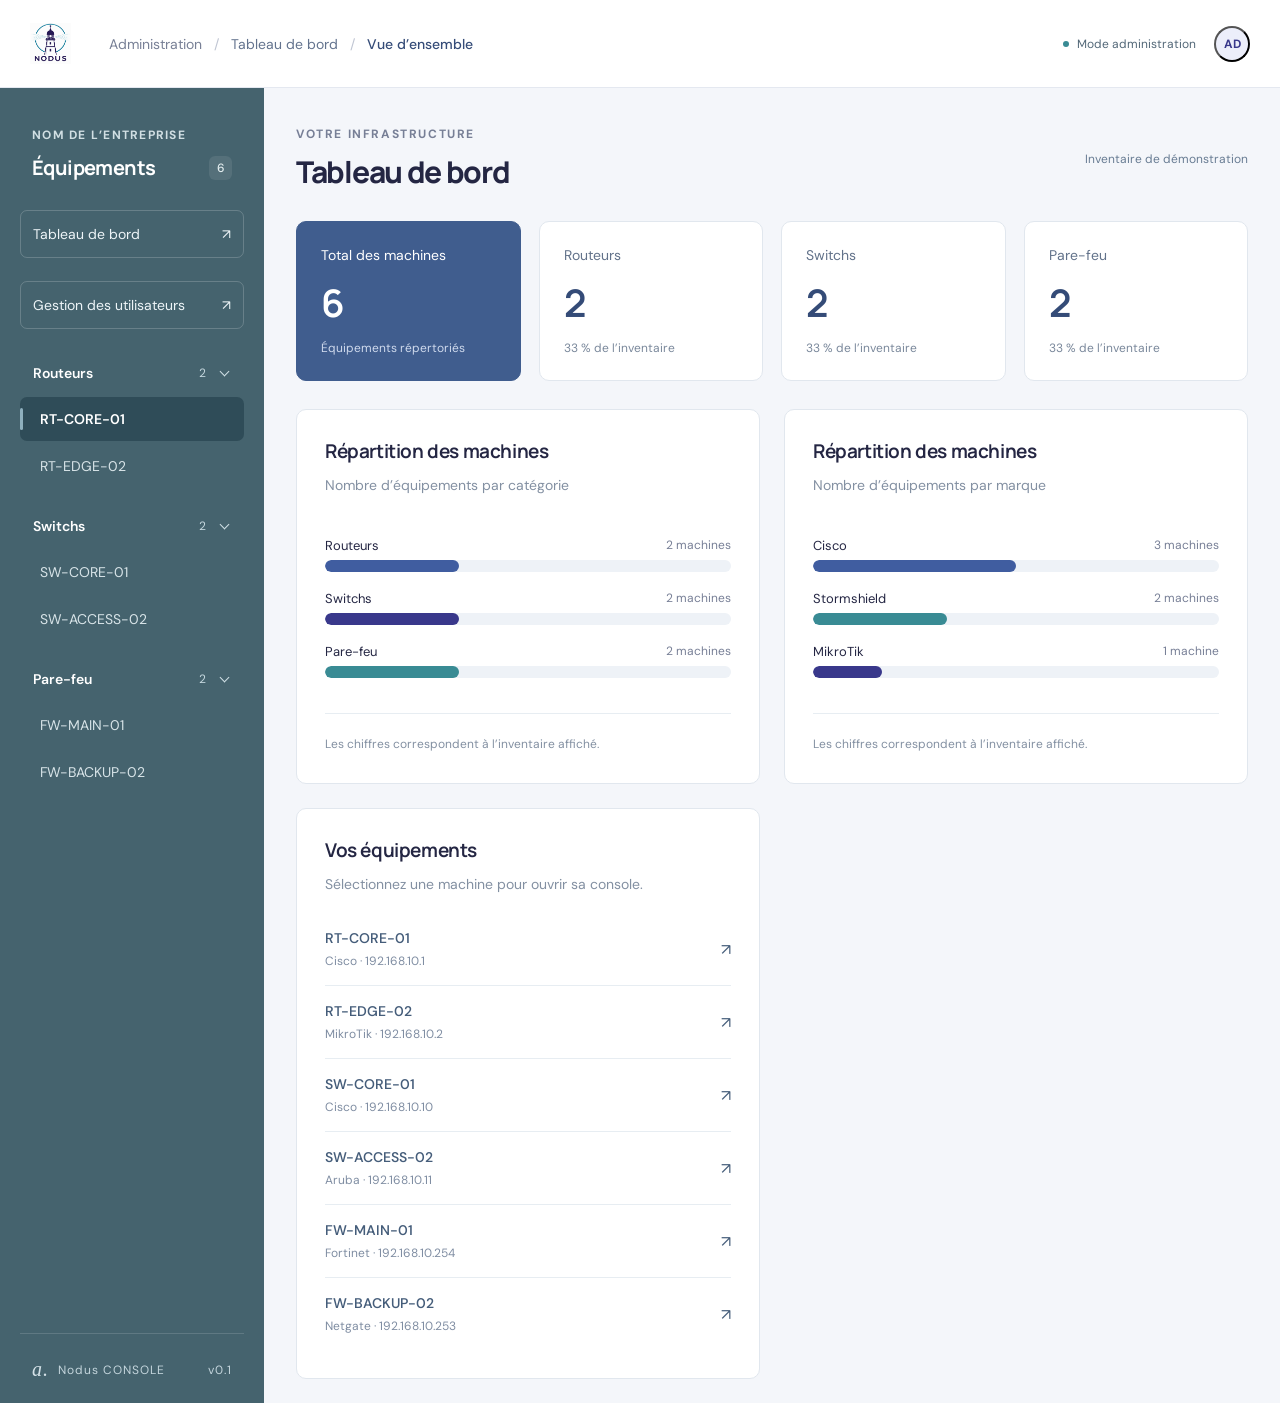
==== index-a.html @ 4be4a264 "Update index-a.html" ====
<!doctype html>
<html lang="fr">
    <head>
        <meta charset="utf-8">
        <meta name="viewport" content="width=device-width,initial-scale=1">
        <meta name="description" content="Nodus, votre espace d’administration réseau. Maquette interactive de console multi-équipements.">
        <title>Nodus — Console réseau</title>
        <link rel="icon" type="image/svg+xml" href="data:image/svg+xml,%3Csvg xmlns='http://www.w3.org/2000/svg' viewBox='0 0 32 32'%3E%3Crect width='32' height='32' rx='9' fill='%23394799'/%3E%3Cpath d='M7 23 16 8l9 15M11 18h10' fill='none' stroke='white' stroke-width='3'/%3E%3C/svg%3E">
        <link rel="stylesheet" href="style.css">
        <script src="app-a.js" defer></script>
    </head>
    <body>
        <div id="administration">
            <header class="topbar">
                <a class="brand" href="#dashboard" aria-label="Nodus, accueil">
                    <img src="logo.png" alt="Nodus" class="brandlogo">
                </a>
                <nav class="workspace" aria-label="Fil d’Ariane">
                    Administration <span>/</span>
                    <span id="breadcrumbType">Tableau de bord</span>
                    <span>/</span>
                    <strong id="breadcrumbDevice">Vue d’ensemble</strong>
                </nav>
                <div class="topright">
                    <span class="demo">
                        <span></span>
                        Mode administration
                    </span>
                    
                    <!-- Menu Profil / AD avec Popover -->
                    <div class="userprofile">
                        <button type="button" class="avatar" id="avatarBtn" aria-expanded="false" aria-controls="profileMenu" aria-haspopup="dialog" aria-label="Ouvrir mon profil" title="Espace administrateur">AD</button>
                        
                        <div class="profilepopover" id="profileMenu" role="dialog" aria-labelledby="profileName" hidden>
                            <button type="button" id="closeProfile" class="profileclose" aria-label="Fermer mon profil">×</button>
                            <div class="popoverheader">
                                <span class="userbadge">Super Admin</span>
                                <h3 id="profileName">Alex Dupont</h3>
                                <p>alex.dupont@nodus.local</p>
                            </div>
                            <div class="popoverdetails">
                                <div class="detailrow">
                                    <span>Rôle :</span>
                                    <strong>Administrateur Système</strong>
                                </div>
                                <div class="detailrow">
                                    <span>Droits :</span>
                                    <strong>Accès complet (RW)</strong>
                                </div>
                            </div>
                            <hr class="popoverdivider">
                            <form id="changePasswordForm" class="passform">
                                <h4>Changer le mot de passe</h4>
                                <div class="fieldgroup">
                                    <label for="currentPass">Mot de passe actuel</label>
                                    <input type="password" id="currentPass" autocomplete="current-password" required placeholder="••••••••">
                                </div>
                                <div class="fieldgroup">
                                    <label for="newPass">Nouveau mot de passe</label>
                                    <input type="password" id="newPass" autocomplete="new-password" required placeholder="••••••••">
                                </div>
                                <button type="submit" class="primary btnblock">Mettre à jour</button>
                                <p id="passwordMessage" class="profilemessage" role="status" aria-live="polite">Démonstration : aucun mot de passe ne sera modifié.</p>
                            </form>
                        </div>
                    </div>
                </div>
            </header>

            <div class="layout">
                <aside class="sidebar">
                    <div class="sideintro">
                        <span class="eyebrow">NOM DE L’ENTREPRISE</span>
                        <h2>
                            Équipements <span id="sidebarTotal"></span>
                        </h2>
                    </div>
                    <nav class="sidenav" aria-label="Navigation principale admin">
                        <a class="dashboardlink" href="#dashboard">
                            Tableau de bord <span>↗</span>
                        </a>
                        <a class="dashboardlink" href="#users">
                            Gestion des utilisateurs <span>↗</span>
                        </a>
                    </nav>

                    <!-- Équipements générés dynamiquement par app.js -->
                    <nav id="devices" aria-label="Équipements réseau"></nav>
                    <div class="sidebarfooter">
                        <span class="tinylogo">a.</span>
                        Nodus CONSOLE <span>v0.1</span>
                    </div>
                </aside>

                <main>
                    <!-- Section Tableau de bord -->
                    <section id="dashboard" hidden aria-labelledby="dashboardTitle">
                        <div class="dashheading">
                            <div>
                                <p class="eyebrow">VOTRE INFRASTRUCTURE</p>
                                <h1 id="dashboardTitle">Tableau de bord</h1>
                            </div>
                            <span class="dashnote">Inventaire de démonstration</span>
                        </div>
                        <div id="machineStats" class="machinestats"></div>
                        <div class="dashpanels">
                            <!-- Répartition par catégorie -->
                            <section class="chartpanel" aria-labelledby="chartTitle">
                                <h2 id="chartTitle">Répartition des machines</h2>
                                <p>Nombre d’équipements par catégorie</p>
                                <div id="machineChart" class="machinechart"></div>
                                <p class="chartcaption">Les chiffres correspondent à l’inventaire affiché.</p>
                            </section>

                            <!-- Répartition par marque -->
                            <section class="chartpanel" aria-labelledby="brandChartTitle">
                                <h2 id="brandChartTitle">Répartition des machines</h2>
                                <p>Nombre d’équipements par marque</p>
                                <div class="machinechart">
                                    <div class="chartitem">
                                        <div class="chartlabel">
                                            <span>Cisco</span>
                                            <span class="chartcount">3 machines</span>
                                        </div>
                                        <div class="barbg">
                                            <div class="barfill cisco" style="width: 50%;"></div>
                                        </div>
                                    </div>
                                    <div class="chartitem">
                                        <div class="chartlabel">
                                            <span>Stormshield</span>
                                            <span class="chartcount">2 machines</span>
                                        </div>
                                        <div class="barbg">
                                            <div class="barfill stormshield" style="width: 33%;"></div>
                                        </div>
                                    </div>
                                    <div class="chartitem">
                                        <div class="chartlabel">
                                            <span>MikroTik</span>
                                            <span class="chartcount">1 machine</span>
                                        </div>
                                        <div class="barbg">
                                            <div class="barfill mikrotik" style="width: 17%;"></div>
                                        </div>
                                    </div>
                                </div>
                                <p class="chartcaption">Les chiffres correspondent à l’inventaire affiché.</p>
                            </section>

                            <!-- Liste des équipements -->
                            <section class="inventorypanel" aria-labelledby="inventoryTitle">
                                <h2 id="inventoryTitle">Vos équipements</h2>
                                <p>Sélectionnez une machine pour ouvrir sa console.</p>
                                <div id="machineList"></div>
                            </section>
                        </div>
                    </section>

                    <!-- Section Gestion des utilisateurs -->
                    <section id="users" hidden aria-labelledby="usersTitle">
                        <div class="dashheading">
                            <div>
                                <p class="eyebrow">SÉCURITÉ ET DROITS</p>
                                <h1 id="usersTitle">Gestion des utilisateurs</h1>
                            </div>
                            <button class="primary" type="button">+ Ajouter un utilisateur</button>
                        </div>
                        <div class="userspanel">
                            <table class="userstable">
                                <thead>
                                    <tr>
                                        <th>Utilisateur</th>
                                        <th>Rôle &amp; Droits</th>
                                        <th>Statut</th>
                                        <th>Dernière connexion</th>
                                        <th>Actions</th>
                                    </tr>
                                </thead>
                                <tbody>
                                    <tr>
                                        <td>
                                            <strong>Admin Système</strong><br>
                                            <small>admin@nodus.local</small>
                                        </td>
                                        <td><span class="rolebadge admin">Super Admin</span></td>
                                        <td><span class="statusbadge active">Actif</span></td>
                                        <td>Aujourd'hui, 11:42</td>
                                        <td><button class="textlink" type="button">Éditer</button></td>
                                    </tr>
                                    <tr>
                                        <td>
                                            <strong>Technicien Réseau</strong><br>
                                            <small>tech@nodus.local</small>
                                        </td>
                                        <td><span class="rolebadge operator">Opérateur</span></td>
                                        <td><span class="statusbadge active">Actif</span></td>
                                        <td>Hier, 16:15</td>
                                        <td><button class="textlink" type="button">Éditer</button></td>
                                    </tr>
                                    <tr>
                                        <td>
                                            <strong>Auditeur Sécurité</strong><br>
                                            <small>audit@nodus.local</small>
                                        </td>
                                        <td><span class="rolebadge readonly">Lecture seule</span></td>
                                        <td><span class="statusbadge inactive">Inactif</span></td>
                                        <td>Il y a 5 jours</td>
                                        <td><button class="textlink" type="button">Éditer</button></td>
                                    </tr>
                                </tbody>
                            </table>
                        </div>
                    </section>

                    <!-- Section Console SSH -->
                    <div id="consoleview">
                        <section class="devicecard" aria-labelledby="deviceName">
                            <div class="deviceidentity">
                                <div>
                                    <div class="devicetop">
                                        <span id="deviceType" class="eyebrow"></span>
                                    </div>
                                    <h1 id="deviceName"></h1>
                                </div>
                            </div>
                            <div class="devicefields">
                                <div>
                                    <span>Adresse IP</span>
                                    <strong id="deviceIp" class="mono"></strong>
                                </div>
                                <div>
                                    <span>Modèle</span>
                                    <strong id="deviceModel"></strong>
                                </div>
                                <div>
                                    <span>Protocole</span>
                                    <strong>SSH</strong>
                                </div>
                            </div>
                            <div class="connectarea">
                                <button id="connect" class="primary">
                                    Connecter <span>↗</span>
                                </button>
                            </div>
                        </section>
                        <section class="console" aria-label="Console de démonstration">
                            <div class="consoletoolbar">
                                <div class="terminaltab">
                                    <span class="terminalglyph">›_</span>
                                    <strong id="terminalName"></strong>
                                    <span class="tabkind">SSH</span>
                                </div>
                                <div class="consoleactions">
                                    <button id="clear" aria-label="Effacer le terminal" title="Effacer le terminal">Effacer</button>
                                    <button id="expand" aria-label="Agrandir la console" title="Agrandir la console">⛶</button>
                                </div>
                            </div>
                            <div class="terminalbody" id="terminalBody">
                                <div class="terminalwelcome">
                                    <span class="terminalbadge">Nodus / TERMINAL</span>
                                    <h3>Une fenêtre sur votre réseau.</h3>
                                    <p>Ouvrez une session pour explorer cet équipement.</p>
                                    <p class="terminalnotice">Démonstration interactive · aucune connexion réseau réelle</p>
                                </div>
                                <div id="log" role="log" aria-live="polite" aria-label="Historique du terminal"></div>
                                <form id="commandForm" class="commandline" hidden>
                                    <label for="command" id="prompt"></label>
                                    <input id="command" autocomplete="off" spellcheck="false" aria-label="Commande du terminal simulé" placeholder="Saisissez help pour commencer">
                                    <button type="submit" aria-label="Exécuter la commande">↵</button>
                                </form>
                            </div>
                            <div class="consolestatus">
                                <span>
                                    <i id="statusDot"></i>
                                    <span id="bottomState">Prêt à se connecter</span>
                                </span>
                                <span>
                                    UTF-8 <b>·</b>
                                    SSH simulé <b>·</b>
                                    <span id="bottomIp"></span>
                                </span>
                            </div>
                        </section>
                        <div class="underconsole">
                            <div>
                                <span class="helpicon">i</span>
                                <p>
                                    <strong>Essayez votre console.</strong>
                                    Connectez-vous, puis saisissez <code>help</code>
                                    pour afficher les commandes.
                                </p>
                            </div>
                            <span class="keyhint">
                                <kbd>Entrée</kbd>
                                exécuter <span>·</span>
                                <kbd>↑</kbd>
                                historique
                            </span>
                        </div>
                        <footer class="mainfooter">
                            <span>Conçu pour garder le contrôle.</span>
                            <div class="palette" aria-label="Palette ardoise">
                                <i></i><i></i><i></i><i></i><i></i><i></i><i></i>
                            </div>
                        </footer>
                    </div>
                </main>
            </div>
        </div>
    </body>
</html>
---- style.css ----
@import url('https://fonts.googleapis.com/css2?family=DM+Sans:wght@400;450;500;550;600;650;700&family=Manrope:wght@400;500;600;650;700;750;800&display=swap'); :root {
    font-family: 'DM Sans',sans-serif;
    color: #242643;
    background: #f4f6fa;
    font-synthesis: none;
    --night: #211d43;
    --cobalt: #405da0;
    --klein: #39388b;
    --peacock: #398b94;
    --muted: #777f96;
    --line: #e4e8f0
}

* {
    box-sizing: border-box
}

body {
    margin: 0
}

button,a,input {
    -webkit-tap-highlight-color: transparent
}

button,input {
    font: inherit
}

button {
    cursor: pointer
}

button:focus-visible,a:focus-visible,summary:focus-visible {
    outline: 3px solid #64bbc3;
    outline-offset: 4px
}

button {
    transition: background .15s,color .15s
}

a {
    color: inherit;
    text-decoration: none
}

.topbar {
    height: 88px;
    background: white;
    display: flex;
    align-items: center;
    padding: 0 38px;
    border-bottom: 1px solid var(--line);
    gap: 76px
}

.brand {
    font-family: Manrope,sans-serif;
    font-size: 36px;
    font-weight: 800;
    letter-spacing: -2px;
    display: flex;
    align-items: center
}

.brandperiod {
    color: var(--peacock)
}

.brandmark {
    font: italic 700 37px Georgia;
    color: white;
    background: var(--klein);
    width: 41px;
    height: 41px;
    border-radius: 13px;
    text-align: center;
    line-height: 36px;
    margin-right: 12px;
    letter-spacing: -4px;
    padding-right: 5px
}

.workspace {
    font-size: 14px;
    color: #788096
}

.workspace span {
    padding: 0 17px;
    color: #c0c6d3
}

.topright {
    margin-left: auto;
    display: flex;
    align-items: center;
    gap: 26px
}

.demo {
    font-size: 14px;
    color: #536878;
    display: flex;
    align-items: center;
    gap: 8px
}

.demo>span {
    width: 6px;
    height: 6px;
    background: var(--peacock);
    border-radius: 50%
}

.avatar {
    width: 36px;
    height: 36px;
    background: #eceefa;
    border-radius: 50%;
    display: grid;
    place-items: center;
    font-size: 12px;
    font-weight: 700;
    color: var(--klein)
}

.layout {
    display: grid;
    grid-template-columns: 264px 1fr;
    min-height: calc(100vh - 88px)
}

.sidebar {
    background: #fff;
    border-right: 1px solid var(--line);
    padding: 35px 20px 22px;
    display: flex;
    flex-direction: column
}

.sideintro {
    padding: 0 12px;
    margin-bottom: 29px
}

.eyebrow {
    font-size: 12px;
    font-weight: 700;
    letter-spacing: 1.6px;
    color: var(--muted)
}

h2,h1,h3,p {
    margin: 0
}

.sideintro h2 {
    font-family: Manrope,sans-serif;
    font-size: 20px;
    letter-spacing: -.6px;
    margin-top: 10px;
    display: flex;
    align-items: center;
    justify-content: space-between
}

.sideintro h2 span {
    font-family: 'DM Sans',sans-serif;
    font-size: 12px;
    background: #f0f2f8;
    color: #737c93;
    border-radius: 6px;
    padding: 4px 8px;
    font-weight: 500
}

details {
    margin-bottom: 17px
}

summary {
    display: flex;
    align-items: center;
    gap: 10px;
    list-style: none;
    padding: 12px 13px;
    cursor: pointer;
    font-size: 14px;
    font-weight: 600;
    color: #555f7a
}

summary::-webkit-details-marker {
    display: none
}

.summaryicon svg {
    width: 19px;
    height: 19px;
    display: block
}

summary .count {
    font-size: 12px;
    margin-left: auto;
    color: #969eb1;
    font-weight: 400
}

summary .chevron {
    transform: rotate(-90deg);
    color: #8991a6
}

details[open] summary .chevron {
    transform: rotate(0)
}

.devicebutton {
    border: 0;
    background: none;
    width: 100%;
    text-align: left;
    border-radius: 7px;
    padding: 13px 12px 13px 40px;
    position: relative;
    color: #737b91;
    font-size: 14px;
    display: flex;
    gap: 10px;
    align-items: center;
    margin: 3px 0
}

.devicebutton:before {
    content: '';
    height: 5px;
    width: 5px;
    border: 1px solid #9bafbd;
    border-radius: 50%;
    flex-shrink: 0
}

.devicebutton:hover {
    background: #f5f6fb;
    color: #373975
}

.devicebutton.selected {
    background: #edf0fa;
    color: #404b96;
    font-weight: 600
}

.devicebutton.selected:before {
    background: #5262b2;
    border-color: #5262b2
}

.devicebutton.selected:after {
    content: '';
    position: absolute;
    left: 0;
    top: 11px;
    bottom: 11px;
    width: 3px;
    background: #5558a9;
    border-radius: 5px
}

.sidebottom {
    margin-top: auto;
    padding: 46px 12px 20px;
    color: #5d6885;
    display: flex;
    gap: 11px
}

.networkicon {
    font-size: 25px;
    color: #7084a5
}

.sidebottom strong {
    font-size: 12px;
    font-weight: 600
}

.sidebottom p {
    font-size: 12px;
    color: #8d95a7;
    line-height: 1.7;
    margin-top: 5px
}

.sidebarfooter {
    border-top: 1px solid var(--line);
    padding: 20px 12px 0;
    display: flex;
    align-items: center;
    font-size: 12px;
    letter-spacing: 1px;
    gap: 9px;
    color: #969daf
}

.sidebarfooter>span:last-child {
    margin-left: auto;
    font-size: 12px
}

.tinylogo {
    font-size: 20px;
    color: #7884a6;
    font-family: Georgia;
    font-style: italic
}

main {
    padding: 38px 44px 24px;
    min-width: 0;
    max-width: 1700px;
    width: 100%;
    margin: auto
}

.pagehead {
    display: flex;
    justify-content: space-between;
    align-items: center;
    gap: 20px;
    margin-bottom: 28px
}

.pagehead .eyebrow {
    font-size: 12px;
    margin-bottom: 9px
}

h1 {
    font: 750 clamp(24px,2.3vw,34px)/1.35 Manrope,sans-serif;
    letter-spacing: -1.3px
}

h1>span {
    color: var(--peacock)
}

.outlinepill {
    font-size: 12px;
    color: #7b8399;
    border: 1px solid #dee3ed;
    border-radius: 5px;
    padding: 7px 10px;
    white-space: nowrap
}

.devicecard {
    background: white;
    border: 1px solid var(--line);
    border-radius: 12px;
    padding: 25px 28px;
    display: grid;
    grid-template-columns: 1fr auto;
    column-gap: 24px;
    margin-bottom: 25px;
    box-shadow: 0 3px 9px #23255402
}

.deviceidentity {
    display: flex;
    align-items: center;
    gap: 17px
}

.deviceicon {
    width: 55px;
    height: 55px;
    border-radius: 12px;
    background: #edf0fa;
    display: grid;
    place-items: center;
    color: #5364a3
}

.deviceicon svg {
    width: 29px;
    height: 29px
}

.devicetop {
    display: flex;
    align-items: center;
    gap: 14px
}

.devicetop .eyebrow {
    font-size: 12px;
    letter-spacing: 1.1px
}

.online {
    font-size: 12px;
    color: #40818b
}

.deviceidentity h2 {
    font: 750 23px Manrope,sans-serif;
    letter-spacing: -.5px;
    margin: 5px 0 3px
}

.deviceidentity p {
    font-size: 12px;
    color: #9299aa
}

.devicefields {
    display: flex;
    grid-row: 2;
    gap: 36px;
    margin-top: 24px;
    padding-top: 20px;
    border-top: 1px solid #eef0f5
}

.devicefields>div {
    display: flex;
    flex-direction: column;
    gap: 7px
}

.devicefields>div>span {
    font-size: 12px;
    color: #969dae
}

.devicefields strong {
    font-size: 14px;
    font-weight: 500
}

.mono {
    font-family: Consolas,'Courier New',monospace
}

.port {
    color: #9ca2b1;
    margin-left: 3px
}

.connectarea {
    grid-column: 2;
    grid-row: 1/3;
    align-self: center;
    display: flex;
    flex-direction: column;
    gap: 12px;
    align-items: center
}

.primary {
    border: 0;
    background: var(--klein);
    color: white;
    padding: 13px 18px;
    border-radius: 7px;
    font-size: 14px;
    font-weight: 500;
    box-shadow: 0 3px 7px #39388b20
}

.primary:hover {
    background: #4c4ca8
}

.primary>span {
    margin-left: 14px
}

.connectarea>span {
    font-size: 12px;
    color: #969eaf
}

.console {
    border: 1px solid #2d2b50;
    background: #1c1c35;
    border-radius: 12px;
    overflow: hidden;
    box-shadow: 0 13px 24px #2421440d;
    color: #d7d7e7
}

.consoletoolbar {
    height: 57px;
    background: #25243f;
    border-bottom: 1px solid #3a3755;
    display: flex;
    justify-content: space-between;
    padding: 0 20px;
    gap: 15px
}

.terminaltab {
    display: flex;
    align-items: center;
    gap: 11px;
    border-bottom: 2px solid #83a1de;
    padding: 0 4px
}

.terminalglyph {
    font: 19px Consolas,monospace;
    color: #9fa8da
}

.terminaltab strong {
    font-size: 12px;
    font-weight: 500
}

.tabkind {
    font: 9px Consolas,monospace;
    color: #a8a3c6;
    background: #34314f;
    padding: 3px 5px;
    border-radius: 3px
}

.consoleactions {
    display: flex;
    align-items: center;
    gap: 15px
}

.consoleactions>span {
    font-size: 12px;
    color: #9b95b3
}

.consoleactions button {
    background: none;
    border: 0;
    color: #aca6bf;
    font-size: 12px;
    padding: 6px
}

.consoleactions button:hover {
    color: #fff
}

.consoleactions #expand {
    font-size: 22px
}

.terminalbody {
    height: 330px;
    overflow: auto;
    padding: 32px 29px;
    scrollbar-color: #4c4a6d #1c1c35;
    font: 13px/1.8 Consolas,'Courier New',monospace
}

.terminalbadge {
    font-size: 12px;
    letter-spacing: 2px;
    color: #7f8cae
}

.terminalwelcome h3 {
    font: 500 20px/1.5 Manrope,sans-serif;
    color: #ecebf7;
    margin: 23px 0 9px;
    letter-spacing: -.4px
}

.terminalwelcome p {
    color: #9593ad;
    font-size: 12px
}

.terminalwelcome .terminalnotice {
    margin-top: 36px;
    padding-top: 16px;
    border-top: 1px solid #302e49;
    font-size: 12px;
    color: #6f6f8e
}

.logline {
    white-space: pre-wrap;
    overflow-wrap: anywhere
}

.logline.muted {
    color: #9290ad
}

.logline.success {
    color: #7cc4c5
}

.logline.command {
    color: #a5b7f4;
    margin-top: 15px
}

.commandline {
    display: flex;
    align-items: center;
    margin-top: 16px;
    gap: 10px
}

.commandline[hidden] {
    display: none
}

.commandline label {
    color: #83bdbc;
    white-space: nowrap
}

.commandline input {
    width: 100%;
    min-width: 0;
    background: transparent;
    border: 0;
    color: #f0eff8;
    font: inherit;
    outline: none
}

.commandline input:focus-visible {
    box-shadow: 0 1px #5a719b
}

.commandline input::placeholder {
    color: #656482;
    font-size: 12px
}

.commandline button {
    color: #a5b7f4;
    background: none;
    border: 1px solid #41405b;
    border-radius: 4px;
    font: inherit
}

.consolestatus {
    min-height: 35px;
    padding: 8px 21px;
    display: flex;
    justify-content: space-between;
    align-items: center;
    border-top: 1px solid #302e49;
    color: #9290ae;
    font-size: 12px;
    gap: 15px
}

.consolestatus>span:first-child {
    display: flex;
    align-items: center;
    gap: 7px
}

.consolestatus i {
    width: 5px;
    height: 5px;
    background: #85809e;
    border-radius: 50%
}

.consolestatus i.active {
    background: #70b4bd
}

.consolestatus b {
    font-weight: 400;
    margin: 0 9px;
    color: #4e4a6c
}

.underconsole {
    display: flex;
    justify-content: space-between;
    align-items: center;
    margin-top: 19px;
    gap: 20px;
    color: #8c93a6
}

.underconsole>div {
    display: flex;
    align-items: center;
    gap: 9px
}

.helpicon {
    border: 1px solid #b8c0ce;
    border-radius: 50%;
    width: 14px;
    height: 14px;
    display: grid;
    place-items: center;
    font: 10px Georgia;
    flex-shrink: 0
}

.underconsole p {
    font-size: 12px;
    line-height: 1.8
}

.underconsole strong {
    font-weight: 500;
    color: #737d94
}

.underconsole code {
    background: #e8ebf3;
    padding: 2px 4px;
    border-radius: 3px;
    color: #63708b
}

.keyhint {
    font-size: 12px;
    white-space: nowrap
}

kbd {
    font: 10px inherit;
    border: 1px solid #dce1eb;
    background: #fcfcfd;
    border-radius: 3px;
    padding: 2px 4px
}

.keyhint>span {
    margin: 0 9px
}

.mainfooter {
    display: flex;
    justify-content: space-between;
    margin-top: 39px;
    align-items: center;
    font-size: 12px;
    color: #a4aabd
}

.palette {
    display: flex;
    gap: 5px
}

.palette i {
    height: 7px;
    width: 7px;
    border-radius: 50%;
    background: #828a9e
}

.palette i:nth-child(2) {
    background: #809dca
}

.palette i:nth-child(3) {
    background: #456ba2
}

.palette i:nth-child(4) {
    background: #454096
}

.palette i:nth-child(5) {
    background: #29224a
}

.palette i:nth-child(6) {
    background: #45636e
}

.palette i:nth-child(7) {
    background: #46969d
}

.console.expanded {
    position: fixed;
    inset: 24px;
    z-index: 10;
    display: flex;
    flex-direction: column;
    box-shadow: 0 0 0 40px #17142ad9
}

.console.expanded .terminalbody {
    flex: 1;
    height: auto
}

.console.expanded .consoletoolbar {
    flex-shrink: 0
}

@media(min-width: 1500px) {
    main {
        padding:48px 60px
    }

    .terminalbody {
        height: 420px
    }

    .devicecard {
        padding: 30px
    }

    .pagehead {
        margin-bottom: 34px
    }
}

@media(max-width: 1150px) {
    .layout {
        grid-template-columns:230px 1fr
    }

    main {
        padding: 30px 26px
    }

    .topbar {
        gap: 50px;
        padding: 0 30px
    }

    .outlinepill {
        display: none
    }

    .devicecard {
        padding: 21px
    }

    .devicefields {
        gap: 20px
    }

    .keyhint {
        display: none
    }

    .connectarea>span {
        max-width: 140px;
        text-align: center;
        line-height: 1.6
    }
}

@media(max-width: 850px) {
    .layout {
        grid-template-columns:195px 1fr
    }

    .sidebar {
        padding: 28px 10px
    }

    .sideintro {
        padding: 0 9px
    }

    .sideintro .eyebrow {
        font-size: 12px
    }

    .sideintro h2 {
        font-size: 18px
    }

    .devicebutton {
        padding-left: 23px;
        font-size: 12px
    }

    .devicecard {
        grid-template-columns: 1fr
    }

    .connectarea {
        grid-column: 1;
        grid-row: 3;
        align-items: flex-start;
        margin-top: 22px
    }

    .connectarea>span {
        max-width: none
    }

    .devicefields {
        justify-content: space-between;
        gap: 12px
    }

    .consoleactions>span {
        display: none
    }

    .terminalbody {
        padding: 22px 18px
    }

    .terminaltab strong {
        font-size: 12px
    }

    .consolestatus>span:last-child {
        display: none
    }

    .topbar {
        gap: 25px
    }

    .workspace {
        font-size: 12px
    }

    .demo {
        font-size: 12px
    }

    .sidebottom {
        padding-left: 6px;
        padding-right: 6px
    }
}

@media(max-width: 600px) {
    .topbar {
        height:70px;
        padding: 0 19px
    }

    .brand {
        font-size: 29px
    }

    .brandmark {
        width: 33px;
        height: 33px;
        font-size: 31px;
        line-height: 29px;
        border-radius: 10px;
        margin-right: 8px
    }

    .workspace,.avatar {
        display: none
    }

    .topright {
        gap: 0
    }

    .layout {
        display: block
    }

    .sidebar {
        padding: 20px 18px 8px;
        border-right: 0;
        border-bottom: 1px solid var(--line)
    }

    .sideintro {
        padding: 0;
        margin-bottom: 10px
    }

    .sideintro .eyebrow {
        display: none
    }

    .sideintro h2 {
        font-size: 16px;
        margin: 0
    }

    .sideintro h2 span {
        display: none
    }

    #devices {
        display: flex;
        gap: 8px;
        align-items: flex-start;
        overflow: auto
    }

    details {
        flex: 1;
        min-width: 135px;
        margin-bottom: 8px
    }

    summary {
        padding: 10px 6px;
        font-size: 12px;
        gap: 6px
    }

    .devicebutton {
        font-size: 12px;
        padding: 10px 8px
    }

    .summaryicon svg {
        width: 16px;
        height: 16px
    }

    .sidebottom,.sidebarfooter {
        display: none
    }

    main {
        padding: 25px 18px
    }

    .pagehead {
        margin-bottom: 20px
    }

    h1 {
        font-size: 26px
    }

    .devicecard {
        padding: 20px
    }

    .deviceidentity h2 {
        font-size: 22px
    }

    .devicefields strong {
        font-size: 12px
    }

    .devicefields>div>span {
        font-size: 12px
    }

    .connectarea {
        flex-direction: row;
        align-items: center;
        gap: 15px
    }

    .connectarea>span {
        font-size: 12px;
        max-width: 105px;
        text-align: left
    }

    .primary {
        font-size: 12px;
        padding: 12px
    }

    .consoletoolbar {
        padding: 0 12px
    }

    .consoleactions {
        gap: 5px
    }

    .terminalbody {
        height: 310px;
        font-size: 12px
    }

    .terminalwelcome h3 {
        font-size: 18px
    }

    .underconsole p {
        font-size: 12px
    }

    .mainfooter {
        margin-top: 28px
    }

    .console.expanded {
        inset: 9px
    }

    .devicetop {
        gap: 8px
    }

    .online {
        font-size: 12px
    }
}

.devicefields {
    flex-wrap: wrap
}

.devicebutton {
    font-size: 14px
}

.primary {
    font-size: 14px
}

.devicefields strong {
    font-size: 14px
}

.devicefields>div>span {
    font-size: 12px
}

.terminalbody {
    font-size: 14px
}

.terminaltab strong {
    font-size: 14px
}

.terminalwelcome p {
    font-size: 14px
}

.terminalwelcome .terminalnotice {
    font-size: 12px
}

.connectarea>span {
    font-size: 12px
}

.terminalbadge {
    font-size: 12px
}

.consoleactions>span {
    font-size: 12px
}

.consoleactions button {
    font-size: 12px
}

.consolestatus {
    font-size: 12px
}

.underconsole p {
    font-size: 12px
}

.eyebrow {
    font-size: 12px
}

.devicetop {
    flex-wrap: wrap
}

.devicetop .eyebrow {
    font-size: 12px
}

@media(max-width: 600px) {
    #devices {
        flex-wrap:wrap
    }

    details {
        min-width: 140px
    }

    .connectarea {
        flex-wrap: wrap
    }

    .connectarea>span {
        max-width: none
    }

    .commandline {
        flex-wrap: wrap
    }

    .commandline input {
        width: 75%
    }

    .consoletoolbar {
        gap: 5px
    }

    .consoleactions>span {
        display: none
    }

    .terminaltab {
        gap: 6px
    }
}

/* Sidebar in the supplied petroleum blue; compact equipment heading. */
.sidebar {
    background: #45636e;
    color: #fff;
    border-right: 0;
    padding-top: 35px
}

.sideintro .eyebrow {
    color: #d1dfe3
}

.sideintro h2 {
    color: #fff
}

.sideintro h2 span {
    background: #ffffff16;
    color: #e3edef
}

summary {
    color: #fff;
    font-weight: 600
}

summary .count,summary .chevron {
    color: #c6d8df
}

.devicebutton {
    color: #d8e4e8;
    padding-left: 20px
}

.devicebutton:before {
    display: none
}

.devicebutton:hover {
    background: #ffffff12;
    color: #fff
}

.devicebutton.selected {
    background: #dce9ee;
    color: #263f4b
}

.devicebutton.selected:after {
    background: #9bcbd1
}

.sidebarfooter {
    margin-top: auto;
    padding-top: 24px;
    border-color: #ffffff24;
    color: #c4d5dc
}

.tinylogo {
    color: #d5e2e8
}

main {
    margin: 0 auto;
    padding-top: 38px
}

.devicecard {
    display: flex;
    align-items: center;
    flex-wrap: wrap;
    gap: 22px 30px;
    background: transparent;
    border: 0;
    border-radius: 0;
    box-shadow: none;
    padding: 0 0 24px;
    margin-bottom: 0
}

.deviceidentity {
    flex: 0 0 auto
}

.deviceidentity h1 {
    font: 700 24px/1.4 Manrope,sans-serif;
    letter-spacing: -.6px;
    margin-top: 5px
}

.devicefields {
    display: flex;
    gap: 22px;
    flex: 1;
    margin: 0;
    padding: 0;
    border: 0
}

.devicefields>div {
    gap: 6px
}

.devicefields>div>span {
    color: #69768d
}

.devicefields strong {
    font-weight: 500
}

.connectarea {
    margin: 0;
    gap: 7px;
    align-items: flex-end
}

.connectarea>span {
    color: #6f7d92
}

.devicetop .eyebrow {
    color: #69768d
}

.primary {
    background: #405da0;
    box-shadow: none
}

.primary:hover {
    background: #354f8c
}

.terminalbody {
    height: clamp(350px,calc(100vh - 350px),740px)
}

.console {
    border-radius: 8px
}

.mainfooter {
    margin-top: 24px
}

@media(max-width: 1150px) {
    .devicecard {
        gap:22px
    }

    .connectarea {
        align-items: flex-start
    }

    .devicefields {
        min-width: 270px
    }

    .connectarea>span {
        max-width: none;
        text-align: left
    }
}

@media(max-width: 850px) {
    .deviceidentity {
        flex-basis:100%
    }

    .devicefields {
        min-width: 0
    }

    .connectarea {
        flex-basis: 100%;
        flex-direction: row;
        align-items: center
    }

    .sidebar {
        padding-top: 28px
    }
}

@media(max-width: 600px) {
    .sidebar {
        padding-top:20px
    }

    .sidebarfooter {
        display: none
    }

    .devicecard {
        padding-bottom: 22px
    }

    .deviceidentity {
        flex-basis: auto
    }

    .devicefields {
        flex-basis: 100%;
        justify-content: flex-start;
        gap: 18px
    }

    .connectarea {
        flex-basis: 100%;
        margin: 0
    }

    .deviceidentity h1 {
        font-size: 24px
    }

    .terminalbody {
        height: 380px
    }

    .devicebutton {
        font-size: 14px;
        padding-left: 12px
    }

    main {
        padding-top: 25px
    }
}

/* Annotation adjustments */
.topbar {
    gap: 22px;
    padding: 0 30px
}

.origin {
    font-size: 12px;
    line-height: 1.5;
    color: #77829b;
    padding-right: 22px;
    border-right: 1px solid var(--line);
    white-space: nowrap
}

.origin strong {
    font-weight: 500;
    color: #45636e
}

.workspace {
    display: flex;
    align-items: center;
    flex-wrap: wrap;
    gap: 12px;
    font-size: 14px
}

.workspace span {
    padding: 0
}

.workspace #breadcrumbType {
    color: #63738e
}

.workspace strong {
    font-weight: 500;
    color: #354c78
}

.topright {
    gap: 18px
}

.demo {
    font-size: 12px;
    white-space: nowrap
}

.devicebutton.selected {
    background: #2f4c58;
    color: #fff
}

.devicebutton.selected:after {
    background: #8eafbd
}

.devicebutton:hover {
    background: #385763;
    color: white
}

summary .chevron {
    display: block;
    width: 7px;
    height: 7px;
    border: solid #d0e0e5;
    border-width: 0 1.5px 1.5px 0;
    transform: rotate(-45deg);
    margin: 0 3px 3px 5px;
    transition: transform .18s
}

details[open] summary .chevron {
    transform: rotate(45deg)
}

.devicecard {
    display: grid;
    grid-template-columns: minmax(165px,1.15fr) minmax(330px,2.4fr) auto;
    gap: 24px;
    align-items: end;
    padding: 0 0 28px
}

.devicefields {
    display: grid;
    grid-template-columns: 1.15fr 1.5fr .8fr;
    gap: 24px;
    min-width: 0
}

.devicefields>div {
    gap: 9px;
    min-width: 0
}

.devicefields strong {
    line-height: 1.5
}

.deviceidentity h1 {
    margin-top: 8px;
    font-size: 24px;
    line-height: 1.3
}

.devicetop .eyebrow {
    line-height: 18px
}

.connectarea {
    align-self: end;
    padding-bottom: 1px
}

.primary {
    white-space: nowrap
}

.devicefields>div>span {
    font-size: 12px
}

.sideintro .eyebrow {
    letter-spacing: 1.25px;
    font-size: 12px
}

@media(max-width: 1100px) {
    .origin {
        padding-right:15px;
        font-size: 12px
    }

    .topbar {
        gap: 15px;
        padding: 0 22px
    }

    .workspace {
        font-size: 12px;
        gap: 8px
    }

    .devicecard {
        grid-template-columns: 1fr auto
    }

    .deviceidentity {
        grid-column: 1
    }

    .devicefields {
        grid-row: 2;
        grid-column: 1/3;
        max-width: 610px
    }

    .connectarea {
        grid-column: 2;
        grid-row: 1
    }

    .demo {
        font-size: 12px
    }

    .avatar {
        display: none
    }
}

@media(max-width: 750px) {
    .topbar {
        height:auto;
        min-height: 100px;
        flex-wrap: wrap;
        padding: 15px 18px;
        gap: 10px 18px
    }

    .brand {
        font-size: 30px
    }

    .origin {
        border: 0;
        padding: 0
    }

    .workspace {
        order: 4;
        flex-basis: 100%;
        font-size: 12px
    }

    .topright {
        margin-left: auto
    }

    .layout {
        min-height: calc(100vh - 110px)
    }

    .devicecard {
        gap: 24px 14px
    }

    .devicefields {
        gap: 18px
    }

    .devicefields strong {
        overflow-wrap: anywhere
    }

    .deviceidentity h1 {
        font-size: 21px
    }

    .primary {
        padding: 12px;
        font-size: 14px
    }

    .primary span {
        margin-left: 8px
    }
}

@media(max-width: 420px) {
    .topright {
        flex-basis:100%;
        margin-left: 0
    }

    .devicecard {
        grid-template-columns: 1fr
    }

    .deviceidentity,.devicefields,.connectarea {
        grid-column: 1;
        grid-row: auto
    }

    .devicefields {
        grid-template-columns: 1fr 1fr
    }

    .connectarea {
        align-items: flex-start
    }
}

@media(min-width: 1101px) {
    .deviceidentity {
        grid-column:1;
        grid-row: 1
    }

    .devicefields {
        grid-column: 2;
        grid-row: 1
    }

    .connectarea {
        grid-column: 3;
        grid-row: 1
    }

    .devicecard {
        grid-template-columns: minmax(165px,1fr) minmax(340px,2.25fr) auto
    }

    .devicefields {
        gap: 28px
    }
}

/* Shared alignment and home page */
[hidden] {
    display: none!important
}

.topbar {
    gap: 38px
}

main {
    padding-left: 32px;
    padding-right: 32px
}

.devicecard {
    align-items: start
}

.deviceidentity h1 {
    font-size: 22px;
    line-height: 28px;
    margin-top: 8px
}

.devicefields>div>span,.devicetop .eyebrow {
    line-height: 18px
}

.devicefields>div {
    gap: 8px
}

.devicefields strong {
    line-height: 28px
}

.connectarea {
    align-self: center
}

.devicefields {
    padding-top: 0
}

@media(min-width: 1101px) {
    .devicecard {
        grid-template-columns:190px minmax(330px,1fr) auto;
        gap: 20px
    }

    .devicefields {
        grid-template-columns: 1fr 1.4fr .7fr;
        gap: 25px
    }
}

@media(max-width: 600px) {
    main {
        padding-left:18px;
        padding-right: 18px
    }
}

#home {
    background: #fff;
    color: #252b49;
    font-family: 'DM Sans',sans-serif
}

html {
    scroll-behavior: smooth;
    scroll-padding-top: 25px
}

.homehero {
    color: white;
    background: radial-gradient(ellipse at 85% 95%,#37778580,transparent 57%),radial-gradient(ellipse at 12% 0%,#506ca478,transparent 55%),#211e45;
    min-height: 760px;
    display: flex;
    flex-direction: column
}

.homenav {
    display: flex;
    align-items: center;
    justify-content: space-between;
    padding: 28px 0;
    max-width: 1120px;
    width: calc(100% - 96px);
    margin: auto auto 0;
    gap: 32px
}

.homenav .brand {
    color: #fff
}

.homenav .brandmark {
    background: #ffffff18
}

.homenav .brandperiod {
    color: #79b8c2
}

.homenav nav {
    display: flex;
    align-items: center;
    gap: 34px;
    font-size: 14px
}

.homenav nav>a:not(.homebutton) {
    color: #d6ddeb
}

.homenav nav>a:hover {
    color: white
}

.homebutton {
    display: inline-flex;
    align-items: center;
    justify-content: center;
    gap: 30px;
    background: #86bed0;
    color: #182843;
    padding: 18px 26px;
    border-radius: 7px;
    font-size: 16px;
    font-weight: 600;
    transition: background .2s,transform .2s
}

.homebutton:hover {
    background: #b0d4df;
    transform: translateY(-2px)
}

.homebutton.small {
    padding: 13px 20px;
    font-size: 14px;
    gap: 20px
}

.herocontent {
    text-align: center;
    padding: 94px 24px 88px;
    flex: 1
}

.homeeyebrow {
    font-size: 12px;
    letter-spacing: 2px;
    line-height: 1.6;
    font-weight: 600;
    color: #456a81
}

.herocontent .homeeyebrow {
    color: #adc4de
}

.herocontent h1 {
    font: 650 clamp(48px,6.5vw,84px)/1.12 Manrope,sans-serif;
    letter-spacing: -3px;
    margin: 25px auto
}

.herocontent h1 em {
    font-style: normal;
    color: #a8c7e5
}

.herodescription {
    font-size: 18px;
    line-height: 1.8;
    color: #cbd4e8
}

.heroactions {
    display: flex;
    justify-content: center;
    align-items: center;
    gap: 34px;
    margin-top: 33px
}

.heromore {
    color: #e1e6f2;
    font-size: 14px
}

.heromore span {
    margin-left: 13px
}

.heronote {
    font-size: 12px;
    color: #9eadc7;
    margin-top: 20px
}

.herobottom {
    border-top: 1px solid #ffffff20;
    padding: 23px max(48px,calc((100vw - 1120px)/2));
    display: flex;
    justify-content: space-between;
    gap: 25px;
    font-size: 12px;
    color: #b2bfd5;
    letter-spacing: 1px
}

.herobottom b {
    margin: 0 14px;
    font-weight: 400
}

.homewidth {
    max-width: 1120px;
    width: calc(100% - 96px);
    margin: 0 auto
}

.homeintro {
    display: grid;
    grid-template-columns: 1fr 1fr;
    gap: 80px;
    padding: 105px 0
}

.homeintro h2,.sectionheading h2,.flowheading h2,.homecta h2 {
    font: 650 clamp(30px,3.4vw,45px)/1.24 Manrope,sans-serif;
    letter-spacing: -1.5px;
    margin: 18px 0 25px
}

.homeintro p:not(.homeeyebrow) {
    color: #67758c;
    line-height: 1.9;
    font-size: 16px;
    margin-bottom: 18px
}

.homeintro p:not(.homeeyebrow):first-child {
    font-size: 20px;
    color: #34445e;
    line-height: 1.6
}

.textlink {
    display: inline-block;
    color: #3e619d;
    font-size: 14px;
    font-weight: 600;
    margin-top: 12px;
    padding-bottom: 8px;
    border-bottom: 1px solid #c8d3e4
}

.textlink span {
    margin-left: 20px
}

.homeequipment {
    background: #eef2f7;
    padding: 85px 0 95px
}

.sectionheading {
    text-align: center
}

.sectionheading>p:last-child {
    color: #758196;
    font-size: 16px
}

.equipmentgrid {
    display: grid;
    grid-template-columns: repeat(3,1fr);
    gap: 24px;
    margin-top: 45px
}

.equipmentgrid article {
    padding: 35px 30px;
    background: #fff;
    border-top: 3px solid #647da8;
    border-radius: 0 0 8px 8px;
    display: flex;
    flex-direction: column;
    min-height: 305px
}

.equipmentgrid article:nth-child(2) {
    border-color: #414084
}

.equipmentgrid article:nth-child(3) {
    border-color: #43808b
}

.equipmentnumber {
    font: 14px Consolas,monospace;
    color: #8195b6
}

.equipmentgrid h3 {
    font: 650 25px Manrope,sans-serif;
    margin: 23px 0 14px;
    letter-spacing: -.7px
}

.equipmentgrid p {
    font-size: 16px;
    color: #788298;
    line-height: 1.8
}

.equipmentfoot {
    font-size: 12px;
    color: #57798c;
    padding-top: 26px;
    margin-top: auto
}

.homeflow {
    display: grid;
    grid-template-columns: 1fr 1fr;
    gap: 95px;
    padding: 110px 0
}

.flowheading>p:not(.homeeyebrow) {
    font-size: 16px;
    line-height: 1.9;
    color: #778397;
    max-width: 370px
}

.flowsteps {
    list-style: none;
    padding: 0;
    margin: 0
}

.flowsteps li {
    display: flex;
    gap: 24px;
    padding: 26px 0;
    border-bottom: 1px solid #e4e9f0
}

.flowsteps li:first-child {
    padding-top: 0
}

.flowsteps li>span {
    color: #6b8aa8;
    font: 14px Consolas,monospace;
    padding-top: 5px
}

.flowsteps h3 {
    font-size: 18px;
    font-weight: 550;
    margin-bottom: 10px
}

.flowsteps p {
    font-size: 16px;
    line-height: 1.8;
    color: #7a8496
}

.homecta {
    text-align: center;
    background: #45636e;
    color: #fff;
    padding: 76px 25px 72px
}

.homecta .homeeyebrow {
    color: #b6d5df
}

.homecta h2 {
    margin-bottom: 30px
}

.homecta .homebutton {
    background: #fff;
    color: #345365
}

.homecta .homebutton:hover {
    background: #e6f0f4
}

.ctanote {
    font-size: 12px;
    color: #cbdae0;
    margin-top: 22px
}

.homefooter {
    display: flex;
    align-items: center;
    gap: 35px;
    padding: 30px 0
}

.homefooter .brand {
    font-size: 30px
}

.homefooter p {
    color: #8993a5;
    font-size: 14px
}

.homefooter>a:last-child {
    margin-left: auto;
    font-size: 12px;
    color: #687b92
}

@media(max-width: 800px) {
    .homenav,.homewidth {
        width:calc(100% - 44px)
    }

    .homenav nav {
        gap: 15px
    }

    .homenav nav>a:not(.homebutton) {
        display: none
    }

    .homehero {
        min-height: 680px
    }

    .herocontent {
        padding: 80px 22px 70px
    }

    .herocontent h1 {
        letter-spacing: -2px
    }

    .herobottom {
        padding: 23px 22px;
        font-size: 12px;
        letter-spacing: 0
    }

    .homeintro,.homeflow {
        grid-template-columns: 1fr;
        gap: 28px;
        padding: 65px 0
    }

    .equipmentgrid {
        grid-template-columns: 1fr
    }

    .equipmentgrid article {
        min-height: 0
    }

    .homeequipment {
        padding: 60px 0
    }

    .homeflow {
        gap: 45px
    }

    .homefooter {
        flex-wrap: wrap;
        gap: 15px
    }

    .homefooter p {
        font-size: 12px
    }
}

@media(max-width: 480px) {
    .homenav .brand {
        font-size:30px
    }

    .homebutton.small {
        font-size: 12px;
        gap: 10px;
        padding: 12px
    }

    .homenav {
        gap: 15px
    }

    .heroactions {
        flex-direction: column;
        gap: 24px
    }

    .herocontent {
        padding-top: 65px
    }

    .herocontent h1 {
        font-size: 48px
    }

    .herodescription {
        font-size: 16px
    }

    .desktopbreak {
        display: none
    }

    .herobottom {
        flex-direction: column;
        text-align: center;
        gap: 10px
    }

    .homefooter p {
        flex-basis: 65%
    }

    .homefooter>a:last-child {
        margin-left: 0
    }
}

@media(prefers-reduced-motion:reduce) {
    html {
        scroll-behavior: auto
    }

    .homebutton {
        transition: none
    }
}

/* Presentation and administration dashboard */
.homeorigin {
    font-size: 12px;
    line-height: 1.6;
    color: #b6c8df;
    margin-right: auto;
    white-space: nowrap
}

.homeorigin strong {
    font-weight: 500
}

.homenav nav>a[href="#equipements"] {
    display: none
}

.herocontent .homeeyebrow {
    font-size: 18px;
    letter-spacing: 0;
    font-weight: 500
}

.herocontent h1 {
    font-size: clamp(42px,5vw,66px);
    font-weight: 750;
    letter-spacing: -2px;
    line-height: 1.2;
    max-width: 1000px
}

.herocontent {
    padding-top: 100px
}

.homeequipment .equipmentgrid article {
    border: 0;
    border-radius: 12px;
    text-align: center;
    align-items: center;
    padding: 40px 30px;
    box-shadow: 0 5px 22px #24335908
}

.serviceicon {
    display: grid;
    place-items: center;
    width: 70px;
    height: 70px;
    border-radius: 50%;
    background: #456ba2;
    color: white
}

.equipmentgrid article:nth-child(2) .serviceicon {
    background: #454096
}

.equipmentgrid article:nth-child(3) .serviceicon {
    background: #46969d
}

.serviceicon svg {
    width: 31px;
    height: 31px
}

.equipmentgrid h3 {
    font-size: 20px;
    font-weight: 750;
    margin: 22px 0
}

.equipmentgrid p {
    color: #475870
}

.dashboardlink {
    display: flex;
    justify-content: space-between;
    color: #eef5f8;
    padding: 14px 12px;
    margin: 0 0 23px;
    font-size: 14px;
    border: 1px solid #ffffff30;
    border-radius: 7px
}

.dashboardlink[aria-current="page"] {
    background: #2f4c58;
    border-color: #2f4c58
}

.dashboardlink:hover {
    background: #385763
}

.dashheading {
    display: flex;
    justify-content: space-between;
    gap: 20px;
    align-items: center;
    margin-bottom: 28px
}

.dashheading h1 {
    margin-top: 10px;
    font-size: 30px
}

.dashnote {
    font-size: 12px;
    color: #687c93
}

.machinestats {
    display: grid;
    grid-template-columns: repeat(4,1fr);
    gap: 18px;
    margin-bottom: 28px
}

.statcard {
    background: #fff;
    border: 1px solid #e1e7ee;
    border-radius: 10px;
    padding: 24px;
    display: flex;
    flex-direction: column;
    gap: 12px
}

.statcard>span {
    font-size: 14px;
    color: #62728a
}

.statcard strong {
    font: 650 38px Manrope,sans-serif;
    color: #344b77
}

.statcard small {
    font-size: 12px;
    color: #7a889b
}

.totalstat {
    background: #405d8e;
    border-color: #405d8e
}

.totalstat strong,.totalstat>span {
    color: #fff
}

.totalstat small {
    color: #cfdaed
}

.dashpanels {
    display: grid;
    grid-template-columns: 1fr 1fr;
    gap: 24px
}

.chartpanel,.inventorypanel {
    background: #fff;
    border: 1px solid #e1e7ee;
    border-radius: 10px;
    padding: 28px;
    min-width: 0
}

.dashpanels h2 {
    font: 650 19px Manrope,sans-serif;
    letter-spacing: -.4px
}

.dashpanels section>p {
    font-size: 14px;
    line-height: 1.7;
    color: #8390a2;
    margin-top: 10px
}

.machinechart {
    margin-top: 40px
}

.chartrow {
    margin-bottom: 32px
}

.chartrow>div:first-child {
    display: flex;
    justify-content: space-between;
    gap: 15px;
    font-size: 14px;
    margin-bottom: 13px
}

.chartrow strong {
    font-weight: 500;
    color: #6b7f96
}

.bartrack {
    height: 20px;
    border-radius: 4px;
    background: #eef2f7;
    overflow: hidden
}

.bar {
    height: 100%;
    border-radius: 4px;
    background: #456ba2
}

.bar.switch {
    background: #454096
}

.bar.firewall {
    background: #46969d
}

.dashpanels .chartcaption {
    font-size: 12px;
    border-top: 1px solid #e7edf2;
    padding-top: 20px;
    margin-top: 35px
}

.inventoryrow {
    display: flex;
    justify-content: space-between;
    align-items: center;
    gap: 15px;
    text-align: left;
    background: none;
    border: 0;
    border-bottom: 1px solid #e7edf2;
    padding: 16px 0;
    width: 100%;
    color: #455d7a
}

.inventoryrow:hover {
    background: #f5f7fa
}

.inventoryrow strong {
    display: block;
    font-size: 14px;
    font-weight: 550
}

.inventoryrow small {
    display: block;
    font-size: 12px;
    color: #7f8da2;
    margin-top: 6px
}

#machineList {
    margin-top: 17px
}

.inventoryrow:last-child {
    border-bottom: 0
}

@media(max-width: 1100px) {
    .homenav {
        gap:20px
    }

    .homenav nav>a:not(.homebutton) {
        display: none
    }

    .machinestats {
        grid-template-columns: 1fr 1fr
    }

    .dashpanels {
        grid-template-columns: 1fr
    }

    .statcard {
        padding: 20px
    }

    .dashheading {
        align-items: flex-start;
        flex-direction: column;
        gap: 10px
    }
}

@media(max-width: 600px) {
    .homeorigin {
        font-size:12px;
        margin: 0
    }

    .homenav {
        flex-wrap: wrap;
        justify-content: space-between
    }

    .homenav nav {
        width: 100%;
        justify-content: flex-end
    }

    .herocontent {
        padding-top: 55px
    }

    .herocontent h1 {
        font-size: 42px
    }

    .herocontent .homeeyebrow {
        font-size: 16px
    }

    .machinestats {
        gap: 12px
    }

    .statcard {
        padding: 18px 14px
    }

    .statcard strong {
        font-size: 32px
    }

    .chartpanel,.inventorypanel {
        padding: 22px
    }

    .dashheading h1 {
        font-size: 28px
    }

    .dashboardlink {
        margin-top: 15px;
        margin-bottom: 12px
    }

}

.homehero {
  min-height: 100vh; /* Force la hauteur minimale à 100 % de l'écran */
  width: 100%;
  display: flex;
  flex-direction: column;
  justify-content: space-between; /* Calfeutre le header en haut et la barre de bas en bas */
}
/* --- NOUVEAU LOGO --- */
.brandlogo {
    height: 42px;
    width: auto;
    display: block;
    object-fit: contain;
}

/* --- HARMONISATION DES GRAPHIQUES (GAUCHE ET DROITE) --- */
.chartitem {
    margin-bottom: 18px;
}

.chartlabel {
    display: flex;
    justify-content: space-between;
    font-size: 13px;
    margin-bottom: 6px;
}

.chartcount {
    color: var(--muted);
    font-size: 12px;
}

.barbg {
    height: 12px;
    background: #eef2f7;
    border-radius: 6px;
    overflow: hidden;
}

.barfill {
    height: 100%;
    border-radius: 6px;
    transition: width 0.3s ease;
}

/* Couleurs pour la section de gauche (Catégories) */
.barfill.router { background: #405da0; }
.barfill.switch { background: #39388b; }
.barfill.firewall { background: #398b94; }

/* Couleurs pour la section de droite (Marques) */
.barfill.cisco { background: #405da0; }
.barfill.stormshield { background: #398b94; }
.barfill.mikrotik { background: #39388b; }
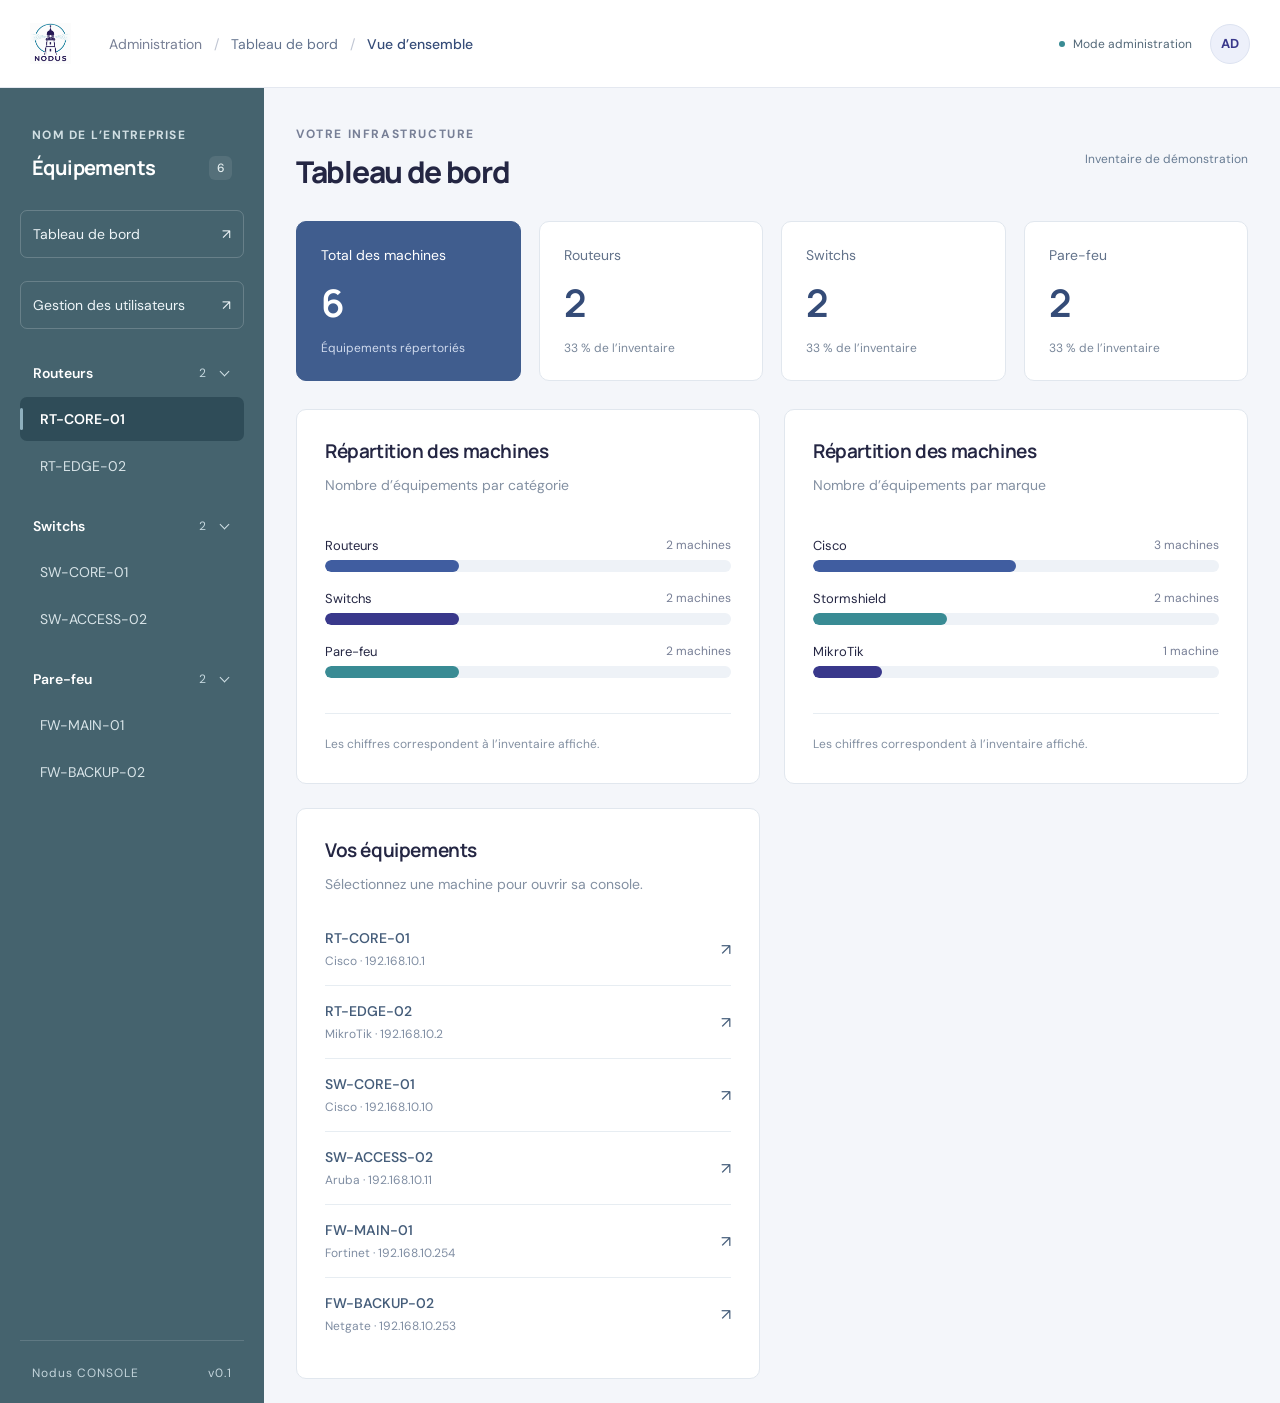
==== commit ab5c62ee: "Add files via upload" ====
--- a/index-a.html
+++ b/index-a.html
@@ -6,8 +6,9 @@
         <meta name="description" content="Nodus, votre espace d’administration réseau. Maquette interactive de console multi-équipements.">
         <title>Nodus — Console réseau</title>
         <link rel="icon" type="image/svg+xml" href="data:image/svg+xml,%3Csvg xmlns='http://www.w3.org/2000/svg' viewBox='0 0 32 32'%3E%3Crect width='32' height='32' rx='9' fill='%23394799'/%3E%3Cpath d='M7 23 16 8l9 15M11 18h10' fill='none' stroke='white' stroke-width='3'/%3E%3C/svg%3E">
-        <link rel="stylesheet" href="style.css">
-        <script src="app-a.js" defer></script>
+        <link rel="stylesheet" href="style.css?v=20260930-3">
+        <script src="app-a.js?v=20260930-3" defer></script>
+        <style>#profileMenu[hidden] { display: none !important; }</style>
     </head>
     <body>
         <div id="administration">
@@ -53,11 +54,11 @@
                                 <h4>Changer le mot de passe</h4>
                                 <div class="fieldgroup">
                                     <label for="currentPass">Mot de passe actuel</label>
-                                    <input type="password" id="currentPass" autocomplete="current-password" required placeholder="••••••••">
+                                    <div class="passwordcontrol"><input type="password" id="currentPass" autocomplete="current-password" required placeholder="Saisir le mot de passe actuel"><button type="button" class="passwordtoggle" data-password="currentPass" aria-controls="currentPass" aria-pressed="false" aria-label="Afficher le mot de passe actuel" title="Afficher le mot de passe actuel"><svg viewBox="0 0 24 24" fill="none" stroke="currentColor" stroke-width="1.7" stroke-linecap="round" stroke-linejoin="round" aria-hidden="true"><path d="M2 12s3.5-7 10-7 10 7 10 7-3.5 7-10 7S2 12 2 12Z"/><circle cx="12" cy="12" r="3"/><path class="eye-slash" d="m3 3 18 18"/></svg></button></div>
                                 </div>
                                 <div class="fieldgroup">
                                     <label for="newPass">Nouveau mot de passe</label>
-                                    <input type="password" id="newPass" autocomplete="new-password" required placeholder="••••••••">
+                                    <div class="passwordcontrol"><input type="password" id="newPass" autocomplete="new-password" required placeholder="Saisir un nouveau mot de passe"><button type="button" class="passwordtoggle" data-password="newPass" aria-controls="newPass" aria-pressed="false" aria-label="Afficher le nouveau mot de passe" title="Afficher le nouveau mot de passe"><svg viewBox="0 0 24 24" fill="none" stroke="currentColor" stroke-width="1.7" stroke-linecap="round" stroke-linejoin="round" aria-hidden="true"><path d="M2 12s3.5-7 10-7 10 7 10 7-3.5 7-10 7S2 12 2 12Z"/><circle cx="12" cy="12" r="3"/><path class="eye-slash" d="m3 3 18 18"/></svg></button></div>
                                 </div>
                                 <button type="submit" class="primary btnblock">Mettre à jour</button>
                                 <p id="passwordMessage" class="profilemessage" role="status" aria-live="polite">Démonstration : aucun mot de passe ne sera modifié.</p>
@@ -87,7 +88,7 @@
                     <!-- Équipements générés dynamiquement par app.js -->
                     <nav id="devices" aria-label="Équipements réseau"></nav>
                     <div class="sidebarfooter">
-                        <span class="tinylogo">a.</span>
+                        
                         Nodus CONSOLE <span>v0.1</span>
                     </div>
                 </aside>
@@ -166,15 +167,15 @@
                             </div>
                             <button class="primary" type="button">+ Ajouter un utilisateur</button>
                         </div>
-                        <div class="userspanel">
+                        <div class="userspanel" role="region" aria-label="Liste des utilisateurs" tabindex="0">
                             <table class="userstable">
                                 <thead>
                                     <tr>
-                                        <th>Utilisateur</th>
-                                        <th>Rôle &amp; Droits</th>
-                                        <th>Statut</th>
-                                        <th>Dernière connexion</th>
-                                        <th>Actions</th>
+                                        <th scope="col">Utilisateur</th>
+                                        <th scope="col">Rôle &amp; Droits</th>
+                                        <th scope="col">Statut</th>
+                                        <th scope="col">Dernière connexion</th>
+                                        <th scope="col">Actions</th>
                                     </tr>
                                 </thead>
                                 <tbody>
--- a/style.css
+++ b/style.css
@@ -2705,3 +2705,131 @@
 .barfill.cisco { background: #405da0; }
 .barfill.stormshield { background: #398b94; }
 .barfill.mikrotik { background: #39388b; }
+
+
+/* ==========================================================
+   PROFIL ADMINISTRATEUR — styles limités à la fenêtre du profil
+   ========================================================== */
+.userprofile { position: relative; flex-shrink: 0; }
+.userprofile .avatar {
+    display: grid; width: 40px; height: 40px; padding: 0;
+    border: 1px solid #dde3f1; color: var(--klein, #39388b);
+    background: #edf0fa; font-size: 13px; line-height: 1;
+}
+.userprofile .avatar:hover,
+.userprofile .avatar[aria-expanded="true"] { background: #dfe6f5; border-color: #9aa9ce; }
+.profilepopover {
+    position: absolute; z-index: 100; top: calc(100% + 15px); right: 0;
+    width: 350px; max-width: calc(100vw - 32px);
+    max-height: calc(100dvh - 105px); overflow-y: auto;
+    padding: 26px; background: #fff; color: #242643;
+    border: 1px solid #e1e7f0; border-radius: 14px;
+    box-shadow: 0 18px 55px #211d4326, 0 4px 12px #211d430a;
+    text-align: left; font-size: 14px; line-height: 1.5;
+}
+.profilepopover[hidden] { display: none !important; }
+.profileclose {
+    position: absolute; top: 12px; right: 12px;
+    width: 30px; height: 30px; display: grid; place-items: center;
+    border: 0; border-radius: 7px; background: transparent;
+    color: #78839a; font-size: 23px; line-height: 1; padding: 0;
+}
+.profileclose:hover { background: #edf1f7; color: #39388b; }
+.popoverheader { padding-right: 14px; }
+.popoverheader .userbadge {
+    display: inline-block; padding: 4px 9px; border-radius: 5px;
+    background: #edf0fa; color: #405da0;
+    font-size: 11px; font-weight: 700; letter-spacing: .8px; text-transform: uppercase;
+}
+.popoverheader h3 {
+    margin: 12px 0 4px; font: 700 21px/1.4 Manrope, sans-serif;
+    letter-spacing: -.5px; color: #242643;
+}
+.popoverheader p { margin: 0; color: #77839a; font-size: 13px; overflow-wrap: anywhere; }
+.popoverdetails { display: grid; gap: 12px; margin: 23px 0; }
+.popoverdetails .detailrow { display: flex; justify-content: space-between; gap: 15px; font-size: 13px; }
+.popoverdetails .detailrow > span { color: #7b879b; }
+.popoverdetails .detailrow strong { color: #45636e; font-weight: 550; text-align: right; }
+.popoverdivider { border: 0; border-top: 1px solid #e7ebf2; margin: 0 0 21px; }
+.passform h4 { margin: 0 0 17px; color: #344663; font-size: 14px; font-weight: 650; }
+.passform .fieldgroup { display: grid; gap: 7px; margin-bottom: 16px; }
+.passform label { color: #65738c; font-size: 13px; }
+.passform input {
+    width: 100%; min-width: 0; padding: 11px 12px; border: 1px solid #dbe2ed;
+    border-radius: 7px; background: #f7f9fc; color: #273b59; font-size: 16px;
+    box-shadow: none; outline: none;
+}
+.passform input::placeholder { color: #a5aec0; letter-spacing: 2px; }
+.passform input:focus { border-color: #627db4; box-shadow: 0 0 0 3px #456ba218; background: #fff; }
+.passform .btnblock { display: block; width: 100%; margin-top: 5px; padding: 12px 16px; background: #405da0; }
+.passform .btnblock:hover { background: #354f8c; }
+.profilemessage { margin: 12px 0 0; color: #7b879b; font-size: 12px; line-height: 1.6; }
+@media (max-width: 750px) {
+    .userprofile .profilepopover { position: fixed; top: 76px; right: 16px; max-height: calc(100dvh - 92px); }
+}
+@media (max-width: 380px) { .profilepopover { padding: 22px 18px; } }
+
+
+/* Version 2 : tableau des utilisateurs et finitions du profil */
+#profileMenu[hidden] { display: none !important; }
+.userprofile { z-index: 110; }
+.passform input::placeholder { letter-spacing: 0; font-size: 13px; }
+#users .dashheading { margin-bottom: 28px; }
+#users .dashheading .primary { padding: 13px 19px; border-radius: 8px; }
+.userspanel {
+    overflow-x: auto; background: #fff; border: 1px solid #e1e7ef;
+    border-radius: 12px; box-shadow: 0 4px 18px #25375204;
+    scrollbar-color: #b5c2d5 #f5f7fb;
+}
+.userstable { width: 100%; min-width: 700px; border-collapse: collapse; text-align: left; font-size: 14px; }
+.userstable thead { background: #eef2f8; }
+.userstable th {
+    padding: 18px 24px; color: #61738e; font-weight: 600;
+    font-size: 12px; letter-spacing: .35px; border-bottom: 1px solid #e2e8f0;
+    white-space: nowrap;
+}
+.userstable td { padding: 24px; border-bottom: 1px solid #e9edf3; color: #64738b; line-height: 1.5; }
+.userstable tbody tr:last-child td { border-bottom: 0; }
+.userstable tbody tr:hover { background: #f8fafd; }
+.userstable td:first-child { min-width: 205px; }
+.userstable td strong { font-size: 14px; font-weight: 650; color: #293a56; }
+.userstable td small { display: inline-block; color: #8290a5; font-size: 12px; margin-top: 5px; }
+.userstable th:last-child,.userstable td:last-child { text-align: right; }
+.rolebadge,.statusbadge { display: inline-flex; align-items: center; white-space: nowrap; font-size: 12px; font-weight: 550; border-radius: 6px; padding: 5px 9px; }
+.rolebadge.admin { color: #494b98; background: #efeffa; }
+.rolebadge.operator { color: #3f639e; background: #edf3fd; }
+.rolebadge.readonly { color: #546f7a; background: #ecf2f4; }
+.statusbadge { gap: 6px; }
+.statusbadge::before { content: ''; width: 5px; height: 5px; border-radius: 50%; background: currentColor; }
+.statusbadge.active { color: #347d7e; background: #eaf5f3; }
+.statusbadge.inactive { color: #7c8596; background: #f0f2f6; }
+.userstable button.textlink {
+    display: inline-flex; align-items: center; justify-content: center;
+    margin: 0; padding: 8px 13px; border: 1px solid #dbe3ef;
+    background: #f8faff; color: #405da0; border-radius: 6px;
+    font-size: 13px; font-weight: 550; line-height: 1.3;
+}
+.userstable button.textlink:hover { background: #eaf0fa; border-color: #adbfdf; }
+@media(max-width: 1100px) {
+    .userstable th,.userstable td { padding: 18px; }
+    .userstable { min-width: 680px; }
+}
+@media(max-width: 600px) {
+    #users .dashheading { gap: 20px; }
+    #users .dashheading .primary { width: 100%; }
+    .userspanel { border-radius: 9px; }
+}
+
+/* Afficher / masquer le mot de passe */
+.passwordcontrol { position: relative; }
+.passform .passwordcontrol input { padding-right: 48px; }
+.passwordtoggle {
+    position: absolute; right: 4px; top: 50%; transform: translateY(-50%);
+    display: grid; place-items: center; width: 38px; height: 38px;
+    padding: 8px; background: transparent; border: 0; border-radius: 6px;
+    color: #73839c; cursor: pointer;
+}
+.passwordtoggle:hover,.passwordtoggle[aria-pressed="true"] { background: #e9eff9; color: #405da0; }
+.passwordtoggle svg { width: 21px; height: 21px; }
+.passwordtoggle .eye-slash { display: none; }
+.passwordtoggle[aria-pressed="true"] .eye-slash { display: block; }
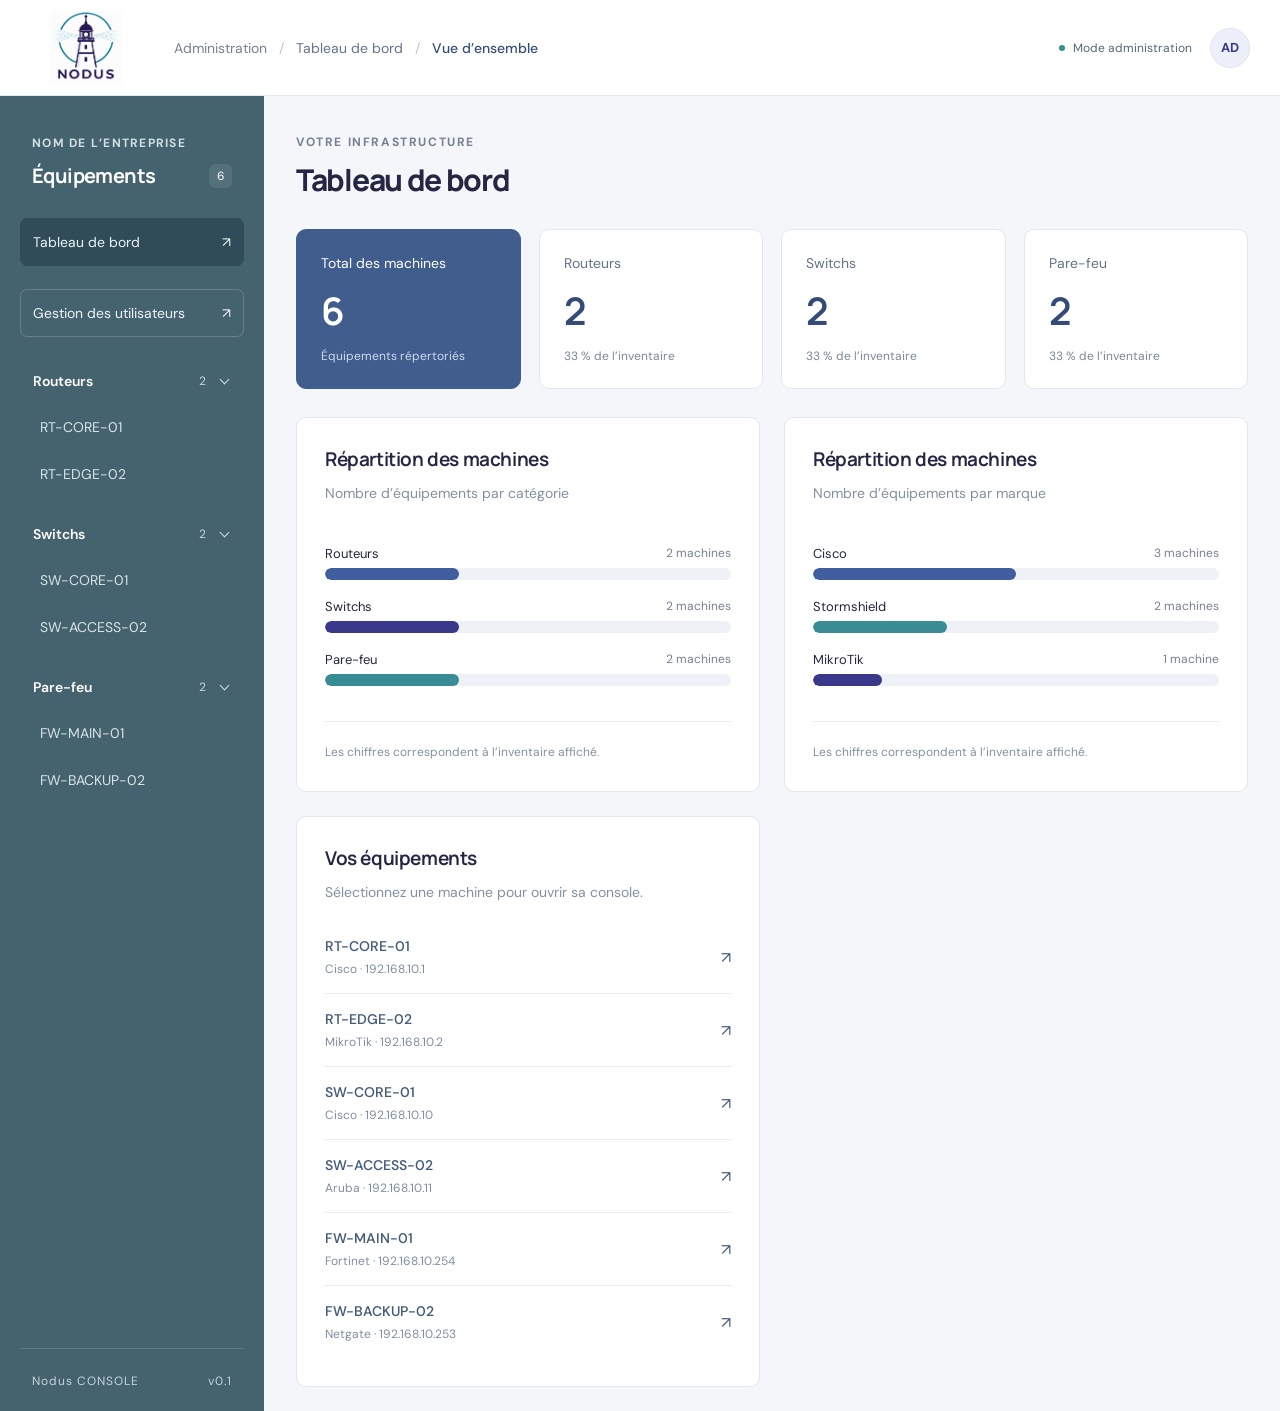
==== commit e53cecb4: "Add files via upload" ====
--- a/index-a.html
+++ b/index-a.html
@@ -3,18 +3,18 @@
     <head>
         <meta charset="utf-8">
         <meta name="viewport" content="width=device-width,initial-scale=1">
-        <meta name="description" content="Nodus, votre espace d’administration réseau. Maquette interactive de console multi-équipements.">
+        <meta name="description" content="Nodus, votre espace d’administration réseau. Console multi-équipements.">
         <title>Nodus — Console réseau</title>
         <link rel="icon" type="image/svg+xml" href="data:image/svg+xml,%3Csvg xmlns='http://www.w3.org/2000/svg' viewBox='0 0 32 32'%3E%3Crect width='32' height='32' rx='9' fill='%23394799'/%3E%3Cpath d='M7 23 16 8l9 15M11 18h10' fill='none' stroke='white' stroke-width='3'/%3E%3C/svg%3E">
-        <link rel="stylesheet" href="style.css?v=20260930-3">
-        <script src="app-a.js?v=20260930-3" defer></script>
+        <link rel="stylesheet" href="style.css?v=20260930-4">
+        <script src="app-a.js?v=20260930-4" defer></script>
         <style>#profileMenu[hidden] { display: none !important; }</style>
     </head>
     <body>
         <div id="administration">
             <header class="topbar">
                 <a class="brand" href="#dashboard" aria-label="Nodus, accueil">
-                    <img src="logo.png" alt="Nodus" class="brandlogo">
+                    <img src="logo.png" alt="Nodus" class="brandlogo" width="72" height="74">
                 </a>
                 <nav class="workspace" aria-label="Fil d’Ariane">
                     Administration <span>/</span>
@@ -61,7 +61,7 @@
                                     <div class="passwordcontrol"><input type="password" id="newPass" autocomplete="new-password" required placeholder="Saisir un nouveau mot de passe"><button type="button" class="passwordtoggle" data-password="newPass" aria-controls="newPass" aria-pressed="false" aria-label="Afficher le nouveau mot de passe" title="Afficher le nouveau mot de passe"><svg viewBox="0 0 24 24" fill="none" stroke="currentColor" stroke-width="1.7" stroke-linecap="round" stroke-linejoin="round" aria-hidden="true"><path d="M2 12s3.5-7 10-7 10 7 10 7-3.5 7-10 7S2 12 2 12Z"/><circle cx="12" cy="12" r="3"/><path class="eye-slash" d="m3 3 18 18"/></svg></button></div>
                                 </div>
                                 <button type="submit" class="primary btnblock">Mettre à jour</button>
-                                <p id="passwordMessage" class="profilemessage" role="status" aria-live="polite">Démonstration : aucun mot de passe ne sera modifié.</p>
+                                <p id="passwordMessage" class="profilemessage" role="status" aria-live="polite"></p>
                             </form>
                         </div>
                     </div>
@@ -101,7 +101,7 @@
                                 <p class="eyebrow">VOTRE INFRASTRUCTURE</p>
                                 <h1 id="dashboardTitle">Tableau de bord</h1>
                             </div>
-                            <span class="dashnote">Inventaire de démonstration</span>
+                            
                         </div>
                         <div id="machineStats" class="machinestats"></div>
                         <div class="dashpanels">
@@ -245,7 +245,7 @@
                                 </button>
                             </div>
                         </section>
-                        <section class="console" aria-label="Console de démonstration">
+                        <section class="console" aria-label="Console réseau">
                             <div class="consoletoolbar">
                                 <div class="terminaltab">
                                     <span class="terminalglyph">›_</span>
@@ -262,12 +262,12 @@
                                     <span class="terminalbadge">Nodus / TERMINAL</span>
                                     <h3>Une fenêtre sur votre réseau.</h3>
                                     <p>Ouvrez une session pour explorer cet équipement.</p>
-                                    <p class="terminalnotice">Démonstration interactive · aucune connexion réseau réelle</p>
+                                    
                                 </div>
                                 <div id="log" role="log" aria-live="polite" aria-label="Historique du terminal"></div>
                                 <form id="commandForm" class="commandline" hidden>
                                     <label for="command" id="prompt"></label>
-                                    <input id="command" autocomplete="off" spellcheck="false" aria-label="Commande du terminal simulé" placeholder="Saisissez help pour commencer">
+                                    <input id="command" autocomplete="off" spellcheck="false" aria-label="Commande du terminal" placeholder="Saisissez une commande">
                                     <button type="submit" aria-label="Exécuter la commande">↵</button>
                                 </form>
                             </div>
@@ -278,27 +278,11 @@
                                 </span>
                                 <span>
                                     UTF-8 <b>·</b>
-                                    SSH simulé <b>·</b>
+                                    SSH <b>·</b>
                                     <span id="bottomIp"></span>
                                 </span>
                             </div>
                         </section>
-                        <div class="underconsole">
-                            <div>
-                                <span class="helpicon">i</span>
-                                <p>
-                                    <strong>Essayez votre console.</strong>
-                                    Connectez-vous, puis saisissez <code>help</code>
-                                    pour afficher les commandes.
-                                </p>
-                            </div>
-                            <span class="keyhint">
-                                <kbd>Entrée</kbd>
-                                exécuter <span>·</span>
-                                <kbd>↑</kbd>
-                                historique
-                            </span>
-                        </div>
                         <footer class="mainfooter">
                             <span>Conçu pour garder le contrôle.</span>
                             <div class="palette" aria-label="Palette ardoise">
--- a/style.css
+++ b/style.css
@@ -2833,3 +2833,16 @@
 .passwordtoggle svg { width: 21px; height: 21px; }
 .passwordtoggle .eye-slash { display: none; }
 .passwordtoggle[aria-pressed="true"] .eye-slash { display: block; }
+
+/* En-tête Nodus : logo proportionné, sans déformation. */
+.topbar { min-height: 96px; height: auto; padding-top: 10px; padding-bottom: 10px; gap: 32px; }
+.topbar .brand { flex: 0 0 112px; justify-content: center; align-self: center; }
+.topbar .brandlogo { display: block; width: 72px; height: 74px; max-width: 100%; object-fit: contain; }
+.layout { min-height: calc(100vh - 96px); }
+.profilemessage:empty { display: none; }
+@media(max-width:750px) {
+    .topbar .brand { flex-basis: 78px; }
+    .topbar .brandlogo { width: 58px; height: 60px; }
+    .topbar { gap: 12px 20px; }
+    .userprofile .profilepopover { top: 90px; max-height: calc(100dvh - 106px); }
+}
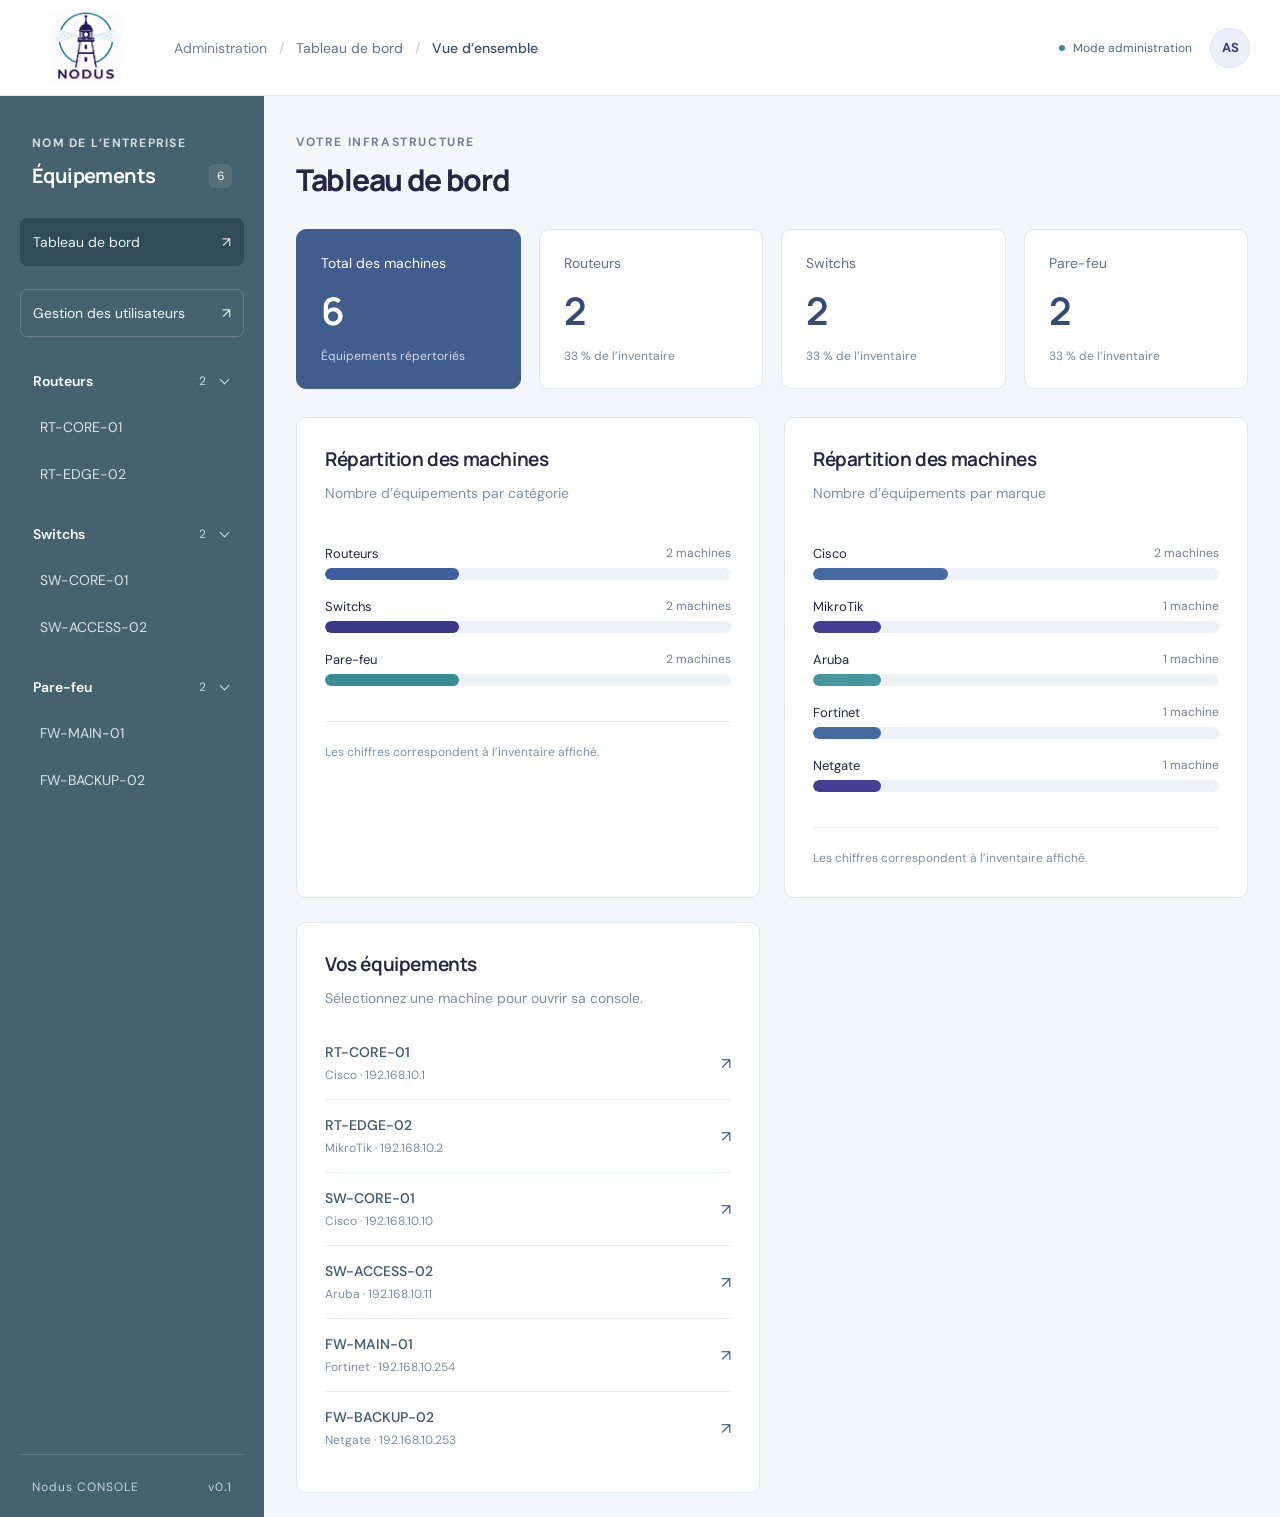
==== commit 58ef05c8: "Add files via upload" ====
--- a/index-a.html
+++ b/index-a.html
@@ -6,8 +6,8 @@
         <meta name="description" content="Nodus, votre espace d’administration réseau. Console multi-équipements.">
         <title>Nodus — Console réseau</title>
         <link rel="icon" type="image/svg+xml" href="data:image/svg+xml,%3Csvg xmlns='http://www.w3.org/2000/svg' viewBox='0 0 32 32'%3E%3Crect width='32' height='32' rx='9' fill='%23394799'/%3E%3Cpath d='M7 23 16 8l9 15M11 18h10' fill='none' stroke='white' stroke-width='3'/%3E%3C/svg%3E">
-        <link rel="stylesheet" href="style.css?v=20260930-4">
-        <script src="app-a.js?v=20260930-4" defer></script>
+        <link rel="stylesheet" href="style.css?v=20260930-variables">
+        <script src="app-a.js?v=20260930-variables" defer></script>
         <style>#profileMenu[hidden] { display: none !important; }</style>
     </head>
     <body>
@@ -35,18 +35,18 @@
                         <div class="profilepopover" id="profileMenu" role="dialog" aria-labelledby="profileName" hidden>
                             <button type="button" id="closeProfile" class="profileclose" aria-label="Fermer mon profil">×</button>
                             <div class="popoverheader">
-                                <span class="userbadge">Super Admin</span>
+                                <span class="userbadge" id="profileBadge">Super Admin</span>
                                 <h3 id="profileName">Alex Dupont</h3>
-                                <p>alex.dupont@nodus.local</p>
+                                <p id="profileUserID"></p>
                             </div>
                             <div class="popoverdetails">
                                 <div class="detailrow">
                                     <span>Rôle :</span>
-                                    <strong>Administrateur Système</strong>
+                                    <strong id="profileRole"></strong>
                                 </div>
                                 <div class="detailrow">
                                     <span>Droits :</span>
-                                    <strong>Accès complet (RW)</strong>
+                                    <strong id="profileRights"></strong>
                                 </div>
                             </div>
                             <hr class="popoverdivider">
@@ -71,7 +71,7 @@
             <div class="layout">
                 <aside class="sidebar">
                     <div class="sideintro">
-                        <span class="eyebrow">NOM DE L’ENTREPRISE</span>
+                        <span class="eyebrow" id="companyName"></span>
                         <h2>
                             Équipements <span id="sidebarTotal"></span>
                         </h2>
@@ -89,7 +89,7 @@
                     <nav id="devices" aria-label="Équipements réseau"></nav>
                     <div class="sidebarfooter">
                         
-                        Nodus CONSOLE <span>v0.1</span>
+                        <span id="footerName"></span><span id="appVersion"></span>
                     </div>
                 </aside>
 
@@ -117,36 +117,8 @@
                             <section class="chartpanel" aria-labelledby="brandChartTitle">
                                 <h2 id="brandChartTitle">Répartition des machines</h2>
                                 <p>Nombre d’équipements par marque</p>
-                                <div class="machinechart">
-                                    <div class="chartitem">
-                                        <div class="chartlabel">
-                                            <span>Cisco</span>
-                                            <span class="chartcount">3 machines</span>
-                                        </div>
-                                        <div class="barbg">
-                                            <div class="barfill cisco" style="width: 50%;"></div>
-                                        </div>
-                                    </div>
-                                    <div class="chartitem">
-                                        <div class="chartlabel">
-                                            <span>Stormshield</span>
-                                            <span class="chartcount">2 machines</span>
-                                        </div>
-                                        <div class="barbg">
-                                            <div class="barfill stormshield" style="width: 33%;"></div>
-                                        </div>
-                                    </div>
-                                    <div class="chartitem">
-                                        <div class="chartlabel">
-                                            <span>MikroTik</span>
-                                            <span class="chartcount">1 machine</span>
-                                        </div>
-                                        <div class="barbg">
-                                            <div class="barfill mikrotik" style="width: 17%;"></div>
-                                        </div>
-                                    </div>
-                                </div>
-                                <p class="chartcaption">Les chiffres correspondent à l’inventaire affiché.</p>
+                                <div id="brandChart" class="machinechart"></div>
+<p class="chartcaption">Les chiffres correspondent à l’inventaire affiché.</p>
                             </section>
 
                             <!-- Liste des équipements -->
@@ -165,8 +137,10 @@
                                 <p class="eyebrow">SÉCURITÉ ET DROITS</p>
                                 <h1 id="usersTitle">Gestion des utilisateurs</h1>
                             </div>
-                            <button class="primary" type="button">+ Ajouter un utilisateur</button>
-                        </div>
+                            <button class="primary" id="addUser" type="button">+ Ajouter un utilisateur</button>
+                        </div>
+                        <p class="users-storage-note">Fiches enregistrées dans ce navigateur. La création des comptes et l’application des droits nécessitent le service d’authentification.</p>
+                        <p id="usersFeedback" class="usersfeedback" role="status" aria-live="polite"></p>
                         <div class="userspanel" role="region" aria-label="Liste des utilisateurs" tabindex="0">
                             <table class="userstable">
                                 <thead>
@@ -178,38 +152,7 @@
                                         <th scope="col">Actions</th>
                                     </tr>
                                 </thead>
-                                <tbody>
-                                    <tr>
-                                        <td>
-                                            <strong>Admin Système</strong><br>
-                                            <small>admin@nodus.local</small>
-                                        </td>
-                                        <td><span class="rolebadge admin">Super Admin</span></td>
-                                        <td><span class="statusbadge active">Actif</span></td>
-                                        <td>Aujourd'hui, 11:42</td>
-                                        <td><button class="textlink" type="button">Éditer</button></td>
-                                    </tr>
-                                    <tr>
-                                        <td>
-                                            <strong>Technicien Réseau</strong><br>
-                                            <small>tech@nodus.local</small>
-                                        </td>
-                                        <td><span class="rolebadge operator">Opérateur</span></td>
-                                        <td><span class="statusbadge active">Actif</span></td>
-                                        <td>Hier, 16:15</td>
-                                        <td><button class="textlink" type="button">Éditer</button></td>
-                                    </tr>
-                                    <tr>
-                                        <td>
-                                            <strong>Auditeur Sécurité</strong><br>
-                                            <small>audit@nodus.local</small>
-                                        </td>
-                                        <td><span class="rolebadge readonly">Lecture seule</span></td>
-                                        <td><span class="statusbadge inactive">Inactif</span></td>
-                                        <td>Il y a 5 jours</td>
-                                        <td><button class="textlink" type="button">Éditer</button></td>
-                                    </tr>
-                                </tbody>
+                                <tbody id="userRows"></tbody>
                             </table>
                         </div>
                     </section>
@@ -236,7 +179,7 @@
                                 </div>
                                 <div>
                                     <span>Protocole</span>
-                                    <strong>SSH</strong>
+                                    <strong id="deviceProtocol"></strong>
                                 </div>
                             </div>
                             <div class="connectarea">
@@ -250,7 +193,7 @@
                                 <div class="terminaltab">
                                     <span class="terminalglyph">›_</span>
                                     <strong id="terminalName"></strong>
-                                    <span class="tabkind">SSH</span>
+                                    <span class="tabkind" id="terminalProtocol"></span>
                                 </div>
                                 <div class="consoleactions">
                                     <button id="clear" aria-label="Effacer le terminal" title="Effacer le terminal">Effacer</button>
@@ -278,7 +221,7 @@
                                 </span>
                                 <span>
                                     UTF-8 <b>·</b>
-                                    SSH <b>·</b>
+                                    <span id="bottomProtocol"></span> <b>·</b>
                                     <span id="bottomIp"></span>
                                 </span>
                             </div>
@@ -293,5 +236,15 @@
                 </main>
             </div>
         </div>
-    </body>
+    <dialog id="userDialog" class="userdialog" aria-labelledby="userDialogTitle" aria-describedby="userDialogNote">
+    <form id="userEditor">
+        <div class="editorheading"><div><p class="eyebrow">UTILISATEURS ET ACCÈS</p><h2 id="userDialogTitle">Ajouter un utilisateur</h2></div><button id="closeUser" type="button" class="editorclose" aria-label="Fermer le formulaire">×</button></div>
+        <p id="userDialogNote" class="editornote">Renseignez l’identité et les droits souhaités pour cette fiche utilisateur.</p>
+        <div class="editorfield"><label for="userName">Nom complet <span>Obligatoire</span></label><input id="userName" name="name" maxlength="100" autocomplete="name" required placeholder="Ex. Camille Martin"></div>
+        <div class="editorfield"><label for="userID">Nom d'utilisateur<span>Obligatoire</span></label><input id="userID" name="userID" type="text" minlength="3" maxlength="64" pattern="[a-zA-Z0-9][a-zA-Z0-9._\-]{2,63}" autocomplete="username" required placeholder="camille"></div>
+        <div class="editorgrid"><div class="editorfield"><label for="userRole">Rôle</label><select id="userRole" name="role" aria-describedby="userRights"><option value="readonly">Lecture seule</option><option value="operator">Opérateur</option><option value="admin">Super Admin</option></select></div><div class="editorfield"><label for="userStatus">Statut</label><select id="userStatus" name="status"><option value="active">Actif</option><option value="inactive">Inactif</option></select></div></div>
+        <p id="userRights" class="userrights"></p><p id="userError" class="usererror" role="alert"></p>
+        <div class="editoractions"><button id="cancelUser" class="secondary" type="button">Annuler</button><button id="saveUser" class="primary" type="submit">Ajouter l’utilisateur</button></div>
+    </form>
+</dialog></body>
 </html>
--- a/style.css
+++ b/style.css
@@ -2846,3 +2846,29 @@
     .topbar { gap: 12px 20px; }
     .userprofile .profilepopover { top: 90px; max-height: calc(100dvh - 106px); }
 }
+
+/* Ajout et modification des fiches utilisateurs */
+.users-storage-note { font-size: 12px; color: #7a889c; line-height: 1.7; margin: -8px 0 16px; max-width: 740px; }
+.usersfeedback { font-size: 14px; color: #347d7e; margin: 0 0 16px; line-height: 1.6; }
+.usersfeedback:empty,.usererror:empty { display:none; }
+.userdialog { width: min(540px,calc(100vw - 32px)); max-height: calc(100dvh - 40px); padding: 30px; margin: auto; border: 1px solid #dfe6f0; border-radius: 15px; background: #fff; color: #293a56; box-shadow: 0 25px 85px #151b4433; overflow-y: auto; }
+.userdialog::backdrop { background: #1c294361; backdrop-filter: blur(3px); }
+.editorheading { display:flex; justify-content:space-between; align-items:flex-start; gap:18px; }
+.editorheading h2 { font: 700 23px/1.4 Manrope,sans-serif; letter-spacing:-.7px; margin-top:8px; }
+.editorheading .eyebrow { font-size:11px; }
+.editorclose { width:32px; height:32px; border:0; border-radius:7px; background:#f2f5fa; color:#71829c; font-size:24px; line-height:1; flex-shrink:0; }
+.editornote { font-size:14px; color:#7c899d; line-height:1.7; margin:14px 0 24px; }
+.editorfield { display:grid; gap:8px; margin-bottom:19px; }
+.editorfield label { display:flex; justify-content:space-between; gap:12px; font-size:14px; color:#4d607e; font-weight:500; }
+.editorfield label span { color:#8a96a9; font-size:12px; font-weight:400; }
+.editorfield input,.editorfield select { width:100%; min-width:0; font:inherit; font-size:16px; padding:12px; border:1px solid #dce4ef; background:#f8fafd; border-radius:7px; color:#293c5a; outline:none; }
+.editorfield input:focus,.editorfield select:focus { border-color:#718bbc; box-shadow:0 0 0 3px #456ba218; background:#fff; }
+.editorfield input::placeholder { color:#9ba7b9; }
+.editorgrid { display:grid; grid-template-columns:1fr 1fr; gap:18px; }
+.userrights { background:#edf3f7; color:#526d7d; padding:12px 14px; border-radius:7px; font-size:13px; line-height:1.7; }
+.usererror { color:#9d384c; background:#fff1f3; padding:12px 14px; border-radius:7px; font-size:14px; line-height:1.6; margin-top:14px; }
+.editoractions { display:flex; justify-content:flex-end; gap:12px; margin-top:26px; padding-top:21px; border-top:1px solid #e6ebf3; }
+.editoractions button { font-size:14px; padding:12px 17px; }
+.secondary { border:1px solid #dce4ee; border-radius:7px; background:#fff; color:#647994; }
+.secondary:hover { background:#f0f4fa; }
+@media(max-width:520px) { .userdialog{padding:23px 20px}.editorheading h2{font-size:21px}.editorgrid{grid-template-columns:1fr;gap:0}.editoractions{flex-wrap:wrap}.editoractions button{flex:1}.editoractions .primary{white-space:normal} }
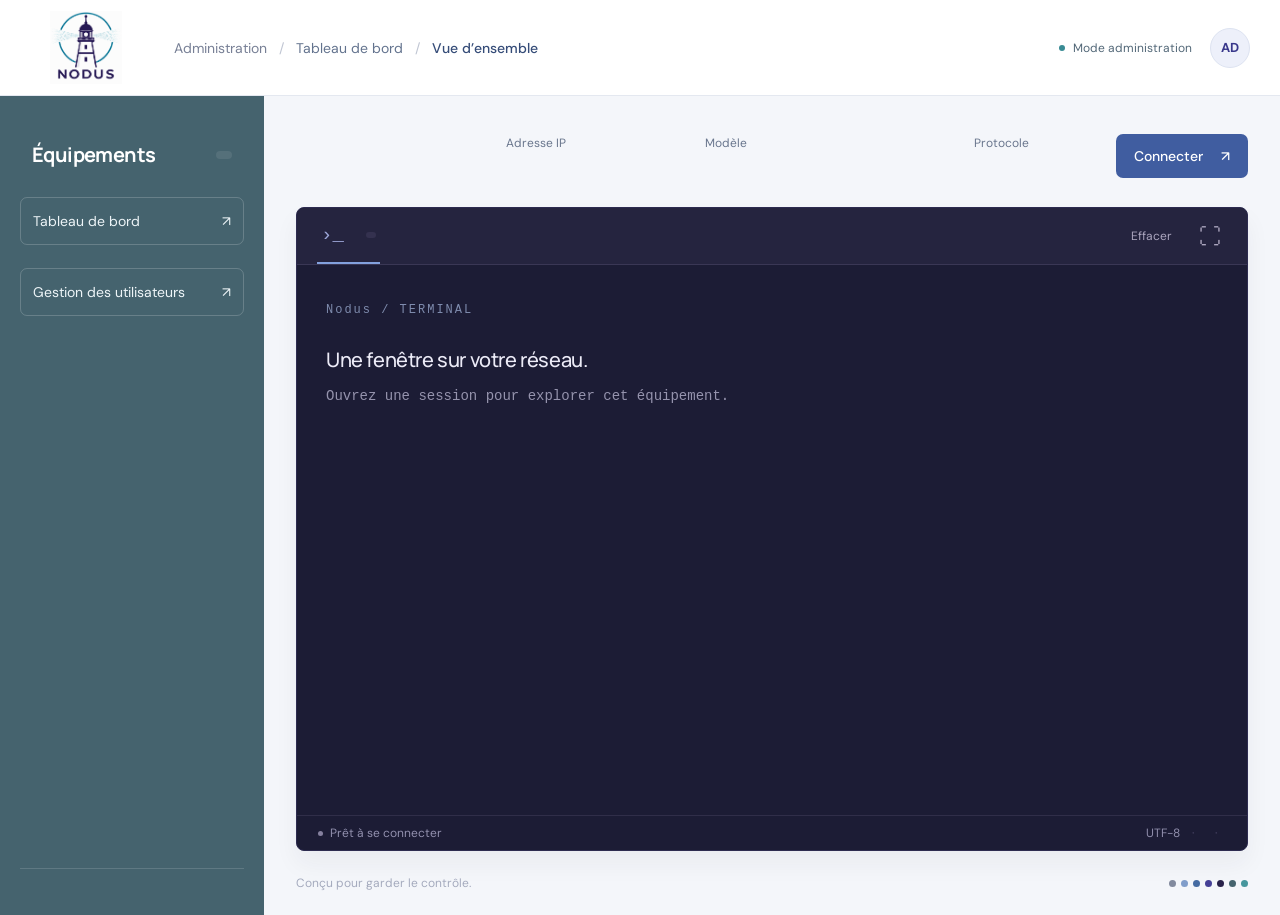
==== commit 445d77aa: "Update script source in index-a.html" ====
--- a/index-a.html
+++ b/index-a.html
@@ -7,7 +7,7 @@
         <title>Nodus — Console réseau</title>
         <link rel="icon" type="image/svg+xml" href="data:image/svg+xml,%3Csvg xmlns='http://www.w3.org/2000/svg' viewBox='0 0 32 32'%3E%3Crect width='32' height='32' rx='9' fill='%23394799'/%3E%3Cpath d='M7 23 16 8l9 15M11 18h10' fill='none' stroke='white' stroke-width='3'/%3E%3C/svg%3E">
         <link rel="stylesheet" href="style.css?v=20260930-variables">
-        <script src="app-a.js?v=20260930-variables" defer></script>
+        <script src="app.js?v=20260930-variables" defer></script>
         <style>#profileMenu[hidden] { display: none !important; }</style>
     </head>
     <body>
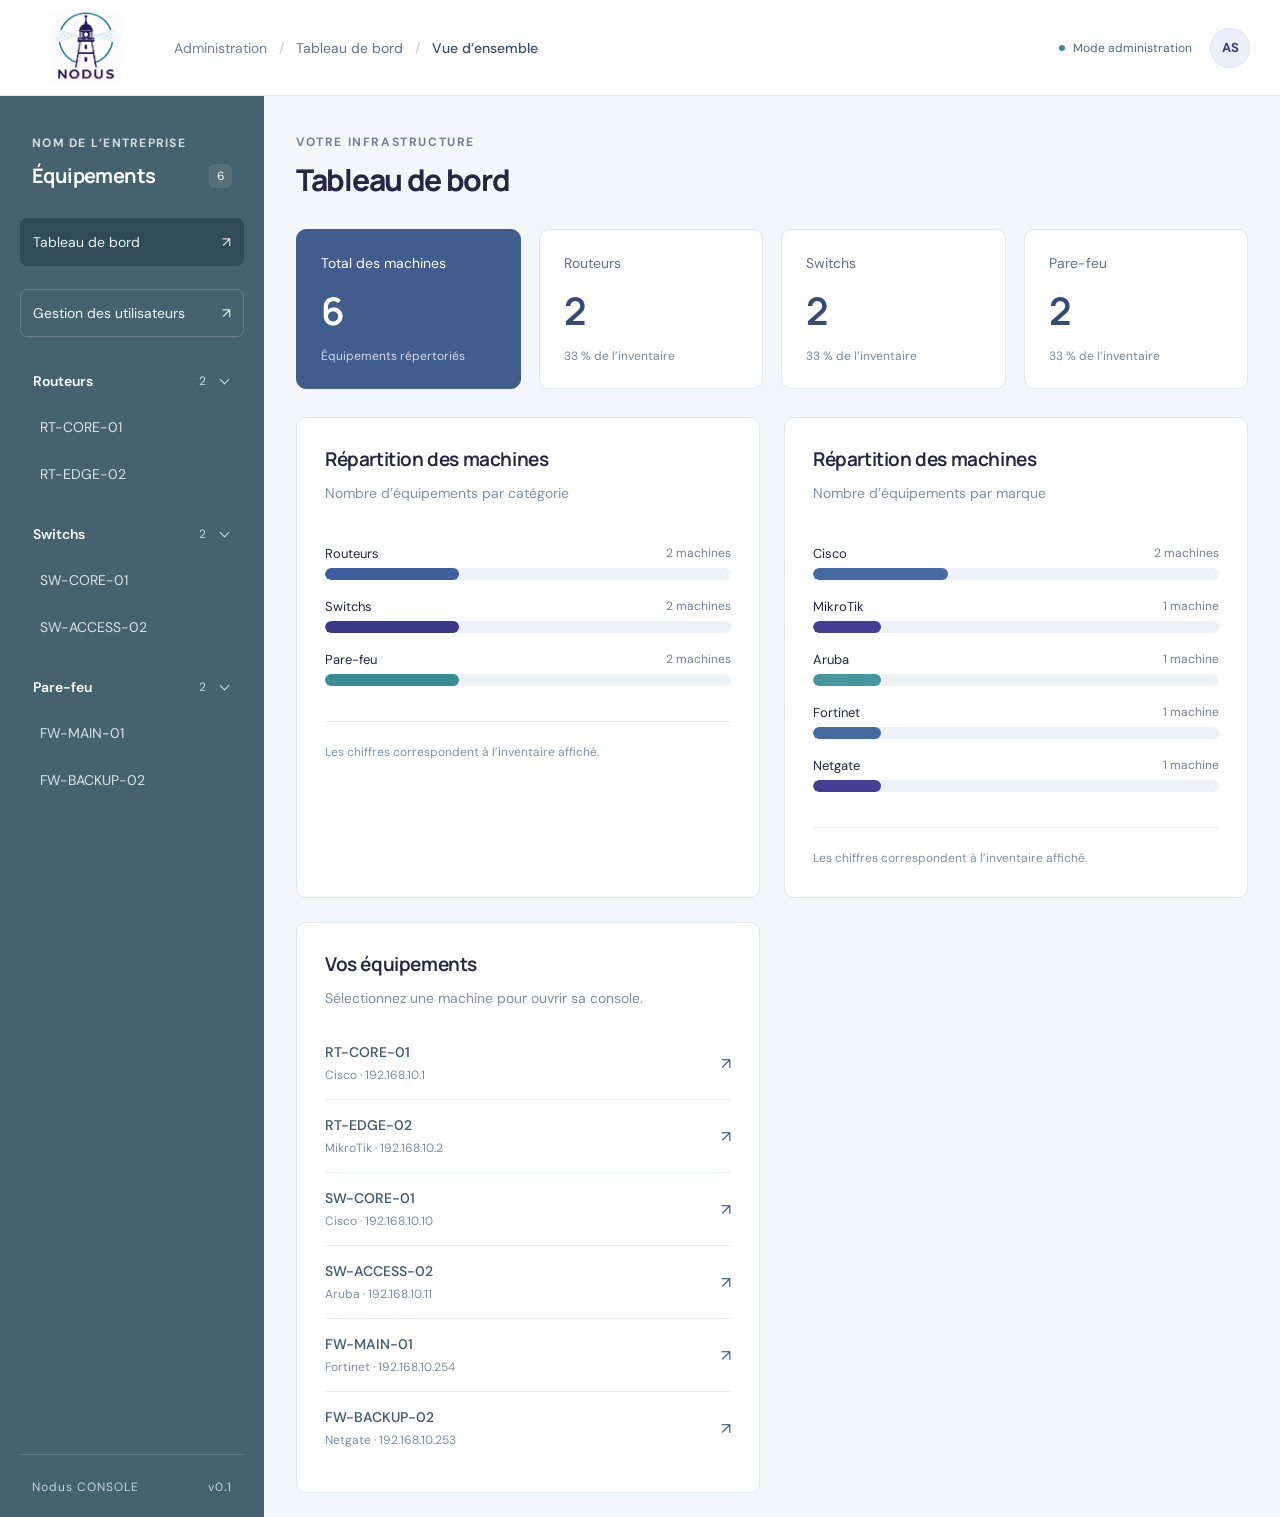
==== commit f369536f: "Replace app.js with app-a.js in index-a.html" ====
--- a/index-a.html
+++ b/index-a.html
@@ -7,7 +7,7 @@
         <title>Nodus — Console réseau</title>
         <link rel="icon" type="image/svg+xml" href="data:image/svg+xml,%3Csvg xmlns='http://www.w3.org/2000/svg' viewBox='0 0 32 32'%3E%3Crect width='32' height='32' rx='9' fill='%23394799'/%3E%3Cpath d='M7 23 16 8l9 15M11 18h10' fill='none' stroke='white' stroke-width='3'/%3E%3C/svg%3E">
         <link rel="stylesheet" href="style.css?v=20260930-variables">
-        <script src="app.js?v=20260930-variables" defer></script>
+        <script src="app-a.js?v=20260930-variables" defer></script>
         <style>#profileMenu[hidden] { display: none !important; }</style>
     </head>
     <body>
